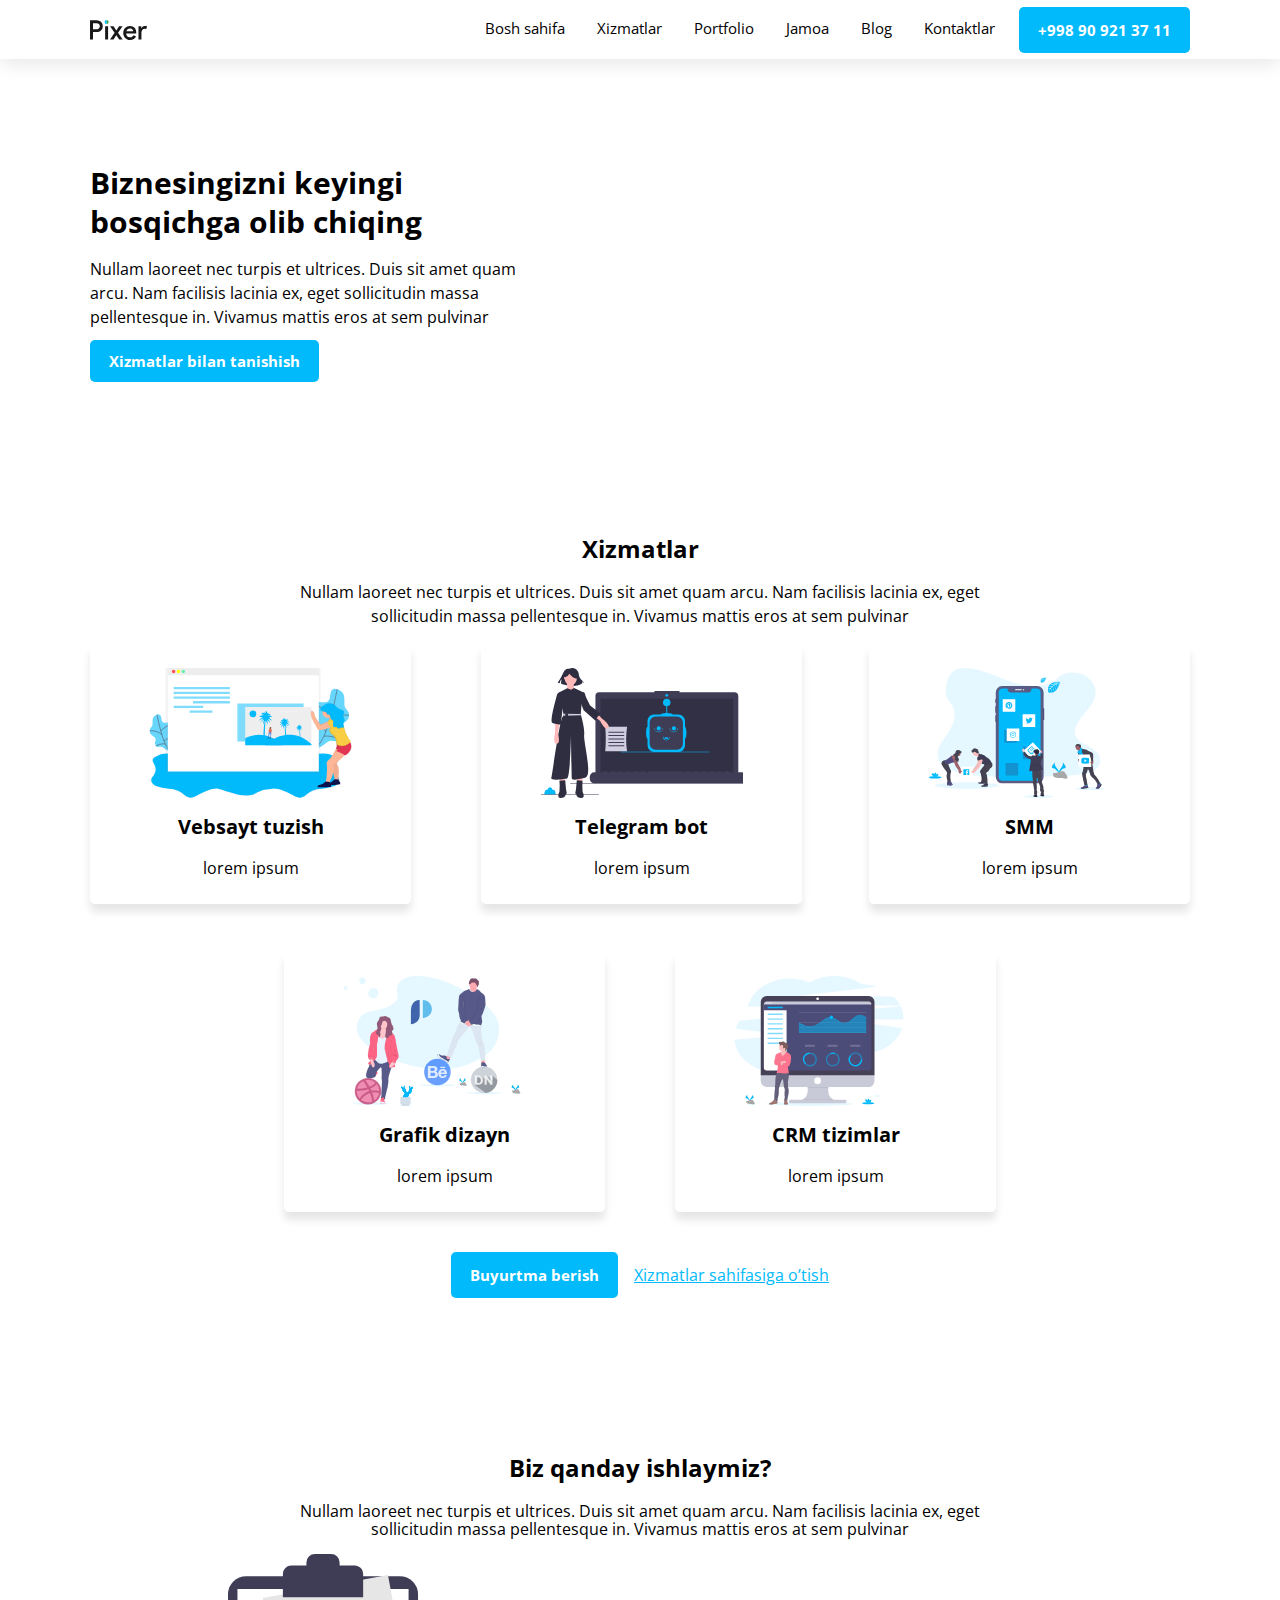
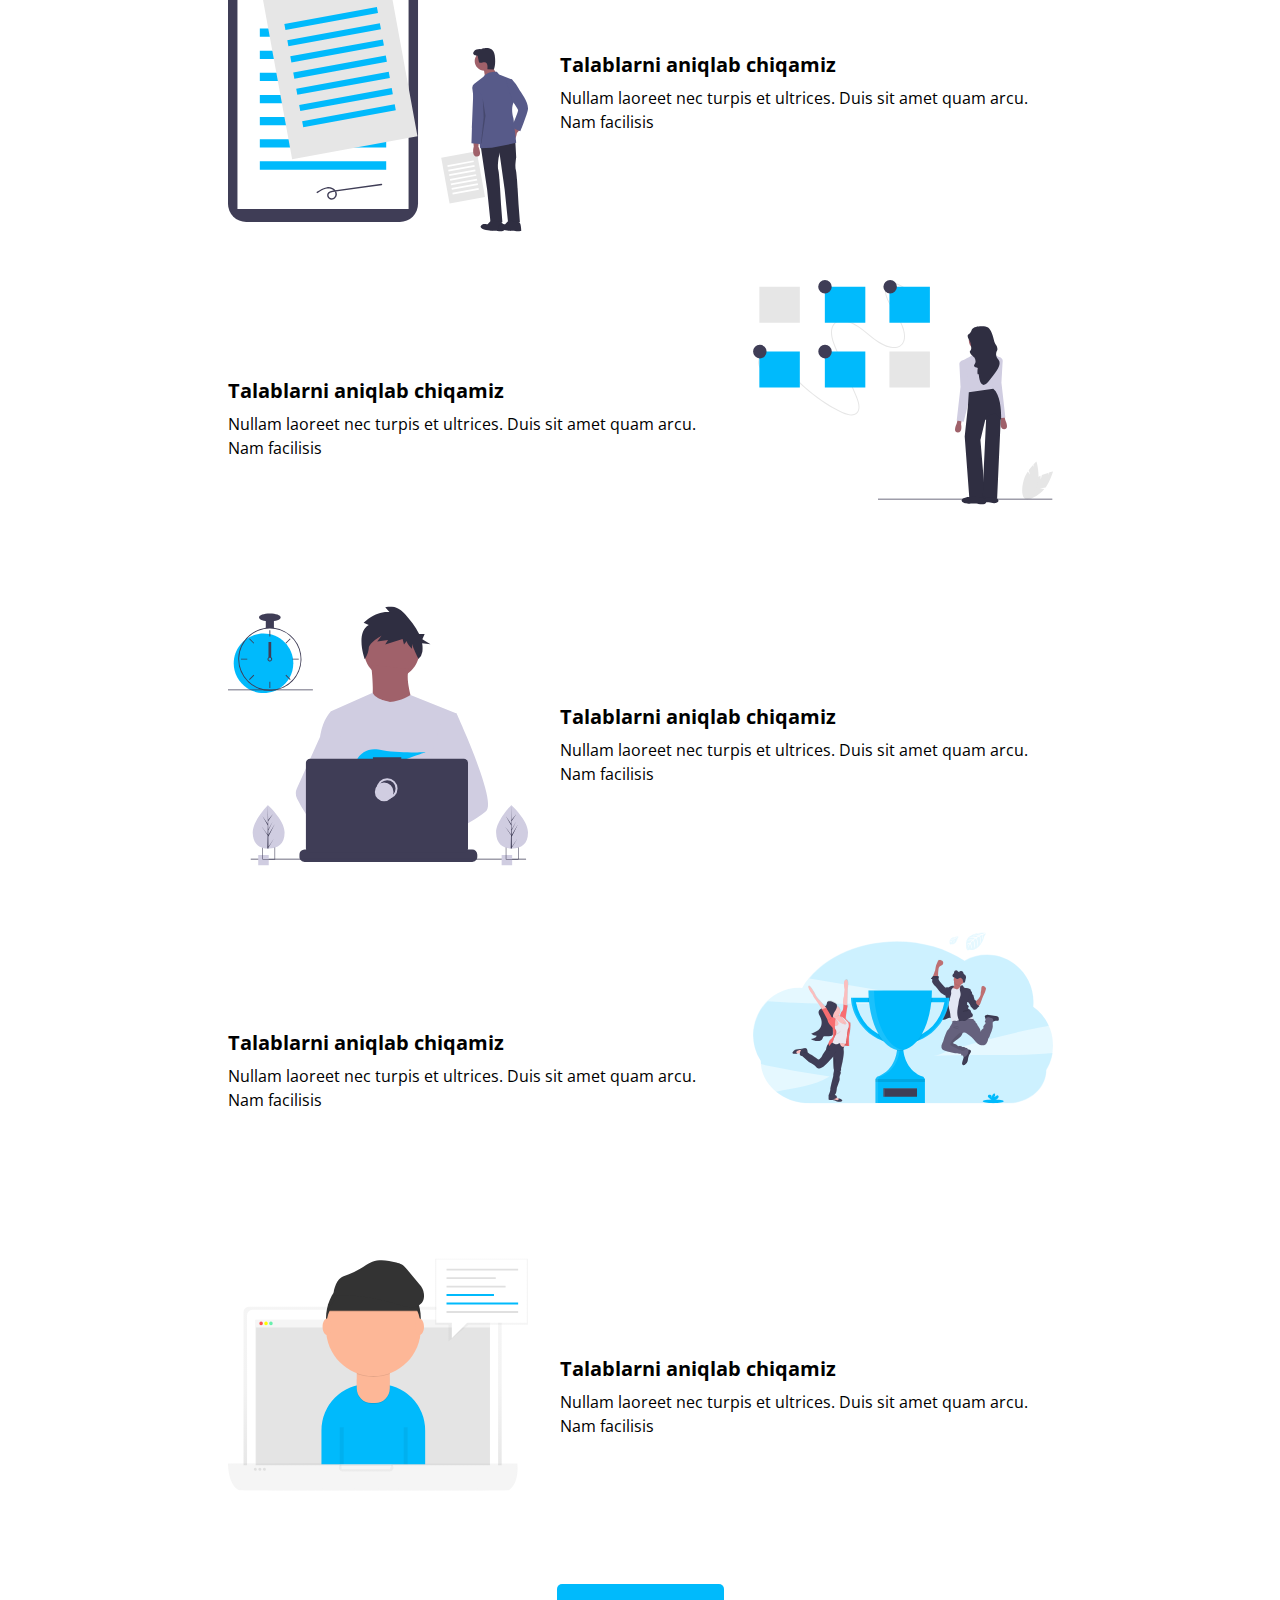
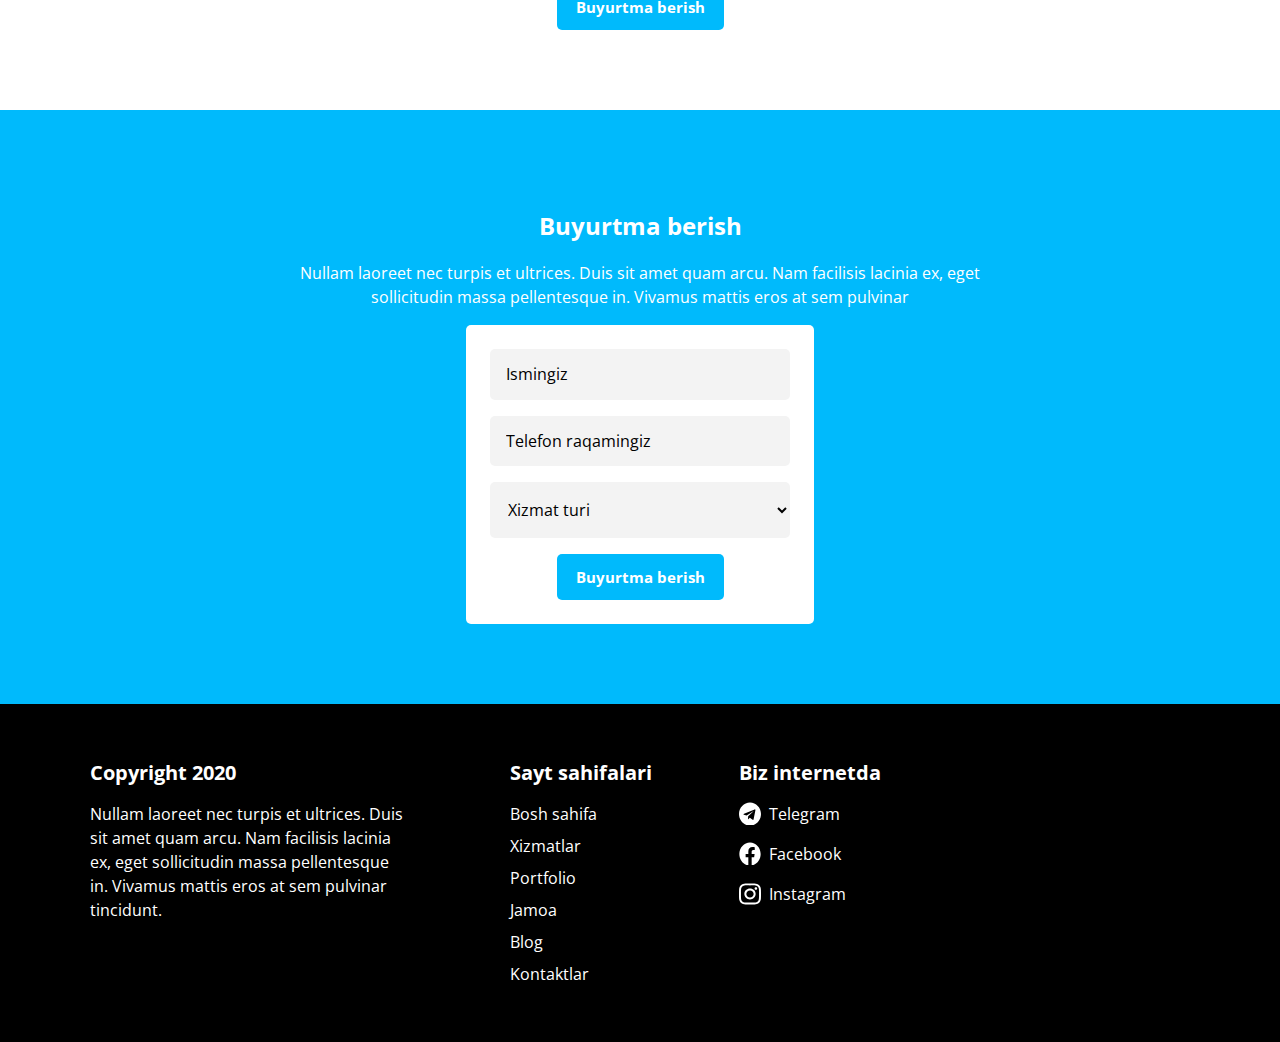
==== index.html @ 5ec57f97 "Initial commit" ====
<!DOCTYPE html>
<html lang="uz">

<head>
    <meta charset="UTF-8">
    <meta http-equiv="X-UA-Compatible" content="IE=edge">
    <meta name="viewport" content="width=device-width, initial-scale=1.0">
    <title>Pixer | Javohir Rustamov</title>

    <!-- <link rel="stylesheet" href="./css/normalize.css"> -->
    <link rel="stylesheet" href="./css/main.mini.css">
    <!-- <link rel="stylesheet" href="./css/main.css"> -->
</head>

<body>
    <!-- header start -->
    <header>
        <div class="container">
            <div class="site-header">
                <a class="site-logo" href="./index.html"><img class="site-logo-img" src="./images/header-logo.svg"
                        width="58" height="20" alt="pixer logo"></a>

                <div class="site-navbar">
                    <ul class="navbar-list">
                        <li class="navbar-list-item"><a class="navbar-link" href="./index.html">Bosh sahifa</a></li>
                        <li class="navbar-list-item"><a class="navbar-link" href="./services.html">Xizmatlar</a></li>
                        <li class="navbar-list-item"><a class="navbar-link" href="./portfolio.html">Portfolio</a></li>
                        <li class="navbar-list-item"><a class="navbar-link" href="./team.html">Jamoa</a></li>
                        <li class="navbar-list-item"><a class="navbar-link" href="./blog.html">Blog</a></li>
                        <li class="navbar-list-item"><a class="navbar-link" href="./contacts.html">Kontaktlar</a></li>
                    </ul>

                    <a class="section-buttons" href="tel:+998909213711">+998 90 921 37 11</a>
                </div>
            </div>
        </div>
    </header>
    <!-- header finish -->

    <!-- main start -->
    <main>
        <!-- hero section start -->
        <section>
            <div class="container">
                <div class="hero">
                    <div class="hero-info">
                        <h1 class="hero-theme">Biznesingizni keyingi bosqichga
                            olib chiqing</h1>
                        <div class="hero-text-box">
                            <p class="hero-text">
                                Nullam laoreet nec turpis et ultrices. Duis sit amet quam arcu. Nam facilisis lacinia
                                ex,
                                eget sollicitudin massa pellentesque in. Vivamus mattis eros at sem pulvinar
                            </p>
                        </div>

                        <a class="section-buttons hero-link" href="#" target="blank">Xizmatlar bilan tanishish</a>
                    </div>

                    <iframe class="hero-video" width="560" height="315"
                        src="https://www.youtube-nocookie.com/embed/6_pru8U2RmM" title="YouTube video player"
                        allow="accelerometer; autoplay; clipboard-write; encrypted-media; gyroscope; picture-in-picture"
                        allowfullscreen></iframe>

                </div>
            </div>
        </section>
        <!-- hero section finish -->

        <!-- services section start -->
        <section class="services">
            <div class="container">
                <div class="services-top">
                    <h2 class="services-top-theme">Xizmatlar</h2>
                    <p class="services-top-text">
                        Nullam laoreet nec turpis et ultrices. Duis sit amet quam arcu. Nam facilisis lacinia ex, eget
                        sollicitudin massa pellentesque in. Vivamus mattis eros at sem pulvinar
                    </p>
                </div>

                <ul class="services-list">
                    <li class="services-list-item"><a class="services-item-link" href="./create-web-site.html">
                            <div class="services-info">
                                <h3 class="services-item-theme">Vebsayt tuzish</h3>
                                <p class="services-item-text">lorem ipsum</p>
                            </div>

                        </a></li>

                    <li class="services-list-item"><a class="services-item-link telegram-bot"
                            href="./telegram-bot.html">
                            <div class="services-info">
                                <h3 class="services-item-theme">Telegram bot</h3>
                                <p class="services-item-text">lorem ipsum</p>
                            </div>
                        </a></li>
                    <li class="services-list-item"><a class="services-item-link smm-img" href="./smm.html">
                            <div class="services-info">
                                <h3 class="services-item-theme">SMM</h3>
                                <p class="services-item-text">lorem ipsum</p>
                            </div>
                        </a></li>
                    <li class="services-list-item"><a class="services-item-link grafic-design"
                            href="./grafic-design.html">
                            <div class="services-info">
                                <h3 class="services-item-theme">Grafik dizayn</h3>
                                <p class="services-item-text">lorem ipsum</p>
                            </div>
                        </a></li>
                    <li class="services-list-item"><a class="services-item-link crm-img" href="./crm.html">
                            <div class="services-info">
                                <h3 class="services-item-theme">CRM tizimlar</h3>
                                <p class="services-item-text">lorem ipsum</p>
                            </div>
                        </a></li>
                </ul>

                <div class="services-under-link">
                    <a class="hero-link section-buttons" href="#" target="blank">Buyurtma berish</a>
                    <a class="services-under-link-item" href="#" target="blank">Xizmatlar sahifasiga o’tish</a>
                </div>
            </div>
        </section>
        <!-- services section finish -->

        <!-- how we work section start -->
        <section>
            <div class="container">
                <div class="how-we-work-top">
                    <h2 class="how-we-work-theme">Biz qanday ishlaymiz?</h2>
                    <p class="how-we-work-text">
                        Nullam laoreet nec turpis et ultrices. Duis sit amet quam arcu. Nam facilisis lacinia ex, eget
                        sollicitudin massa pellentesque in. Vivamus mattis eros at sem pulvinar
                    </p>
                </div>

                <ol class="how-we-work-list">
                    <li class="how-we-work-list-item">
                        <div class="how-we-info">

                            <h3 class="how-we-info-theme">Talablarni aniqlab chiqamiz</h3>

                            <p class="how-we-info-text">
                                Nullam laoreet nec turpis et ultrices. Duis sit amet quam arcu. Nam facilisis
                            </p>


                        </div>
                    </li>
                    <li class="how-we-work-list-item how-we-two">
                        <div class="how-we-info ">

                            <h3 class="how-we-info-theme">Talablarni aniqlab chiqamiz</h3>

                            <p class="how-we-info-text">
                                Nullam laoreet nec turpis et ultrices. Duis sit amet quam arcu. Nam facilisis
                            </p>


                        </div>
                    </li>
                    <li class="how-we-work-list-item">
                        <div class="how-we-info">

                            <h3 class="how-we-info-theme">Talablarni aniqlab chiqamiz</h3>

                            <p class="how-we-info-text">
                                Nullam laoreet nec turpis et ultrices. Duis sit amet quam arcu. Nam facilisis
                            </p>


                        </div>
                    </li>
                    <li class="how-we-work-list-item">
                        <div class="how-we-info">

                            <h3 class="how-we-info-theme">Talablarni aniqlab chiqamiz</h3>

                            <p class="how-we-info-text">
                                Nullam laoreet nec turpis et ultrices. Duis sit amet quam arcu. Nam facilisis
                            </p>


                        </div>
                    </li>
                    <li class="how-we-work-list-item">
                        <div class="how-we-info">

                            <h3 class="how-we-info-theme">Talablarni aniqlab chiqamiz</h3>

                            <p class="how-we-info-text">
                                Nullam laoreet nec turpis et ultrices. Duis sit amet quam arcu. Nam facilisis
                            </p>


                        </div>
                    </li>
                </ol>

                <div class="how-we-button">
                    <a class="section-buttons hero-link" href="#">Buyurtma berish</a>
                </div>

            </div>
        </section>
        <!-- how we work section finish -->

        <!-- order section start -->
        <section class="order">
            <div class="container">
                <div class="order-top">
                    <h2 class="order-top-theme">Buyurtma berish</h2>
                    <p class="order-top-text">
                        Nullam laoreet nec turpis et ultrices. Duis sit amet quam arcu. Nam facilisis lacinia ex, eget
                        sollicitudin massa pellentesque in. Vivamus mattis eros at sem pulvinar
                    </p>
                </div>

                <form class="order-form" action="https://echo.htmlacademy.ru/courses" method="post" autocomplete="off">

                    <label>
                        <input class="site-order-item" type="text" placeholder="Ismingiz" aria-label="Ismingiz"
                            name="your name" required>
                    </label>
                    <label>
                        <input class="site-order-item" type="tel" placeholder="Telefon raqamingiz"
                            aria-label="Telefon raqamingiz" name="your number" required>
                    </label>

                    <select class="order-list" name="order-list">
                        <option value="xizmatturi" selected disabled>Xizmat turi</option>
                        <option value="Vebsayttuzish">Vebsayt tuzish</option>
                        <option value="Telegrambot">Telegram bot</option>
                        <option value="SMM">SMM</option>
                        <option value="Grafikdizayn">Grafik dizayn</option>
                        <option value="CRMtizimlar">CRM tizimlar</option>
                    </select>

                    <button class="section-buttons order-button hero-link" type="submit">Buyurtma berish</button>
                </form>
            </div>
        </section>
        <!-- order section finish -->

        <footer class="site-footer">
            <div class="container">
                <div class="footer-inner">
                    <div class="footer-inner-start">
                        <p class="footer-theme">Copyright 2020</p>
                        <p class="footer-text">
                            Nullam laoreet nec turpis et ultrices. Duis sit amet quam arcu. Nam facilisis lacinia ex,
                            eget
                            sollicitudin massa pellentesque in. Vivamus mattis eros at sem pulvinar tincidunt.
                        </p>
                    </div>
                        <div class="site-pages-box">
                            <p class="pages-item-theme">Sayt sahifalari</p>
                       
                    <ul class="site-pages-list">
                        <li class="site-pages-list-item"><a class="footer-links" href="./index.html">Bosh sahifa</a></li>
                        <li class="site-pages-list-item"><a class="footer-links" href="./services.html">Xizmatlar</a></li>
                        <li class="site-pages-list-item"><a class="footer-links" href="./portfolio.html">Portfolio</a></li>
                        <li class="site-pages-list-item"><a class="footer-links" href="./team.html">Jamoa</a></li>
                        <li class="site-pages-list-item"><a class="footer-links" href="./blog.html">Blog</a></li>
                        <li class="site-pages-list-item"><a class="footer-links" href="./contacts.html">Kontaktlar</a></li>
                    </ul>
                </div>
                    <div class="out-internet">
                        <p class="pages-item-theme">Biz internetda</p>
                    
                    <ul class="socials-list">
                        <li class="socials-list-item"><a class="socials-links telegram" href="#">Telegram</a></li>
                        <li class="socials-list-item"><a class="socials-links facebook" href="#">Facebook</a></li>
                        <li class="socials-list-item"><a class="socials-links instagram" href="#">Instagram</a></li>
                    </ul>
                </div>
                </div>
            </div>
        </footer>
    </main>
    <!-- main finish -->
</body>

</html>
---- css/main.mini.css ----
/*! normalize.css v8.0.1 | MIT License | github.com/necolas/normalize.css */html{line-height:1.15;-webkit-text-size-adjust:100%}body{margin:0}main{display:block}h1{font-size:2em;margin:.67em 0}hr{box-sizing:content-box;height:0;overflow:visible}pre{font-family:monospace,monospace;font-size:1em}a{background-color:transparent}abbr[title]{border-bottom:none;text-decoration:underline;text-decoration:underline dotted}b,strong{font-weight:bolder}code,kbd,samp{font-family:monospace,monospace;font-size:1em}small{font-size:80%}sub,sup{font-size:75%;line-height:0;position:relative;vertical-align:baseline}sub{bottom:-.25em}sup{top:-.5em}img{border-style:none}button,input,optgroup,select,textarea{font-family:inherit;font-size:100%;line-height:1.15;margin:0}button,input{overflow:visible}button,select{text-transform:none}[type=button],[type=reset],[type=submit],button{-webkit-appearance:button}[type=button]::-moz-focus-inner,[type=reset]::-moz-focus-inner,[type=submit]::-moz-focus-inner,button::-moz-focus-inner{border-style:none;padding:0}[type=button]:-moz-focusring,[type=reset]:-moz-focusring,[type=submit]:-moz-focusring,button:-moz-focusring{outline:1px dotted ButtonText}fieldset{padding:.35em .75em .625em}legend{box-sizing:border-box;color:inherit;display:table;max-width:100%;padding:0;white-space:normal}progress{vertical-align:baseline}textarea{overflow:auto}[type=checkbox],[type=radio]{box-sizing:border-box;padding:0}[type=number]::-webkit-inner-spin-button,[type=number]::-webkit-outer-spin-button{height:auto}[type=search]{-webkit-appearance:textfield;outline-offset:-2px}[type=search]::-webkit-search-decoration{-webkit-appearance:none}::-webkit-file-upload-button{-webkit-appearance:button;font:inherit}details{display:block}summary{display:list-item}template{display:none}[hidden]{display:none}:root{--fontregular:400;--font700:700;--colorblack:#000;--colorblue:#00BAFC;--colorwhite:#fff}@font-face{font-family:"Open Sans";font-style:normal;font-weight:400;src:url("../fonts/open-sans-v29-latin_cyrillic-regular.woff2") format("woff2"),url("../fonts/open-sans-v29-latin_cyrillic-regular.woff") format("woff")}@font-face{font-family:"Open Sans";font-style:normal;font-weight:700;src:url("../fonts/open-sans-v29-latin_cyrillic-700.woff2") format("woff2"),url("../fonts/open-sans-v29-latin_cyrillic-700.woff") format("woff")}*{-webkit-box-sizing:border-box;box-sizing:border-box}body{margin:0;padding:0;font-family:"Open Sans",Arial,sans-serif}.container{max-width:1140px;margin-right:auto;margin-left:auto;padding-right:20px;padding-left:20px}header{background:var(--colorwhite);-webkit-box-shadow:0 4px 20px #0000001a;box-shadow:0 4px 20px #0000001a}.site-header{display:-webkit-box;display:-ms-flexbox;display:flex;-webkit-box-align:center;-ms-flex-align:center;align-items:center}.site-logo:hover{opacity:.8}.site-logo:active{opacity:.4}.site-logo-img{display:block}.site-navbar{margin-left:auto;display:-webkit-box;display:-ms-flexbox;display:flex;-webkit-box-align:center;-ms-flex-align:center;align-items:center}.navbar-list{margin:0 8px 0 0;padding:0;display:-webkit-box;display:-ms-flexbox;display:flex}.navbar-list-item{padding:16px;list-style:none;border-bottom:3px solid transparent}.navbar-link{font-weight:var(--fontregular);font-size:15px;line-height:24px;color:var(--colorblack);text-decoration:none}.navbar-list-item:hover{border-bottom:3px solid #191919}.navbar-list-item:active{color:var(--colorwhite);border-bottom:3px solid transparent;background:#191919b3}.navbar-list-item:active .navbar-link{color:var(--colorwhite)}.section-buttons{padding:8px 16px;font-weight:var(--font700);font-size:15px;line-height:24px;color:var(--colorwhite);border-radius:5px;text-decoration:none;background-color:var(--colorblue);border:3px solid transparent}.section-buttons:hover{color:var(--colorblue);border:3px solid var(--colorblue);border-radius:5px;background-color:var(--colorwhite)}.section-buttons:active{color:var(--colorwhite);background:#00bafc99;border:3px solid transparent}/*! hero section styles */section{padding-top:80px;padding-bottom:80px}.hero{display:-webkit-box;display:-ms-flexbox;display:flex;-webkit-box-pack:justify;-ms-flex-pack:justify;justify-content:space-between;-webkit-box-align:center;-ms-flex-align:center;align-items:center}.hero-info{width:470px}.hero-theme{margin:0;margin-bottom:16px;font-weight:var(--font700);font-size:30px;line-height:130%;color:var(--colorblack)}.hero-text-box{margin-bottom:20px;width:465px}.hero-text{margin:0;font-weight:var(--fontregular);font-size:16px;line-height:24px;color:var(--colorblack)}.hero-link:hover{border:3px solid transparent;color:var(--colorwhite);background:#00bafccc}.hero-link:active{background:#00bafc99}.hero-video{width:458px;height:258px;border:none}/*! hero section styles finish *//*! services stules start */.services{padding-top:56px;padding-bottom:56px}.services-top{margin-right:auto;margin-left:auto;margin-bottom:16px;width:719px;text-align:center}.services-top-theme{margin:0;margin-bottom:16px;font-weight:var(--font700);font-size:24px;line-height:130%;text-align:center;color:var(--colorblack)}.services-top-text{margin:0;font-weight:var(--fontregular);font-size:16px;line-height:24px;text-align:center;color:var(--colorblack)}.services-list{margin:0;margin-bottom:40px;padding:0;display:-webkit-box;display:-ms-flexbox;display:flex;-webkit-box-pack:center;-ms-flex-pack:center;justify-content:center;-webkit-box-align:center;-ms-flex-align:center;align-items:center;-ms-flex-wrap:wrap;flex-wrap:wrap}.services-list-item{margin-right:70px;margin-bottom:48px;padding:24px 59px;list-style:none;background:var(--colorwhite);-webkit-box-shadow:0 8px 8px #0000001a;box-shadow:0 8px 8px #0000001a;border-radius:5px}.services-list-item:hover{-webkit-box-shadow:0 12px 21px #0000001a;box-shadow:0 12px 21px #0000001a}.services-list-item:active{-webkit-box-shadow:0 4px 4px #00000033;box-shadow:0 4px 4px #00000033}.services-list-item:nth-child(2){margin-right:67px}.services-list-item:nth-child(3){margin-right:0}.services-list-item:nth-child(5){margin-right:0}.services-list-item:nth-child(4){margin-bottom:0}.services-list-item:nth-child(5){margin-bottom:0}.services-info{text-align:center}.services-item-theme{margin:0;margin-bottom:16px;font-weight:var(--font700);font-size:20px;line-height:130%;text-align:center;color:var(--colorblack)}.services-item-text{margin:0;font-weight:var(--fontregular);font-size:16px;line-height:24px;text-align:center;color:var(--colorblack)}.services-item-link{text-decoration:none}.services-item-link::before{margin-bottom:16px;display:block;content:"";background-image:url(../images/vebsayt-tuzish.svg);background-repeat:no-repeat;width:203px;height:130px}.telegram-bot::before{background-image:url(../images/telegram-bot.svg)}.smm-img::before{background-image:url(../images/smm.svg)}.grafic-design::before{background-image:url(../images/grafic-design.svg)}.crm-img::before{background-image:url(../images/crm.svg)}.services-under-link{display:-webkit-box;display:-ms-flexbox;display:flex;-webkit-box-align:center;-ms-flex-align:center;align-items:center;-webkit-box-pack:center;-ms-flex-pack:center;justify-content:center}.services-under-link-item{margin-left:16px;font-weight:var(--fontregular);font-size:16px;line-height:24px;text-align:center;-webkit-text-decoration-line:underline;text-decoration-line:underline;color:var(--colorblue)}/*! services stules finish *//*! how we work styles start */.how-we-work-top{margin-bottom:16px;margin-right:auto;margin-left:auto;text-align:center;width:719px}.how-we-work-list{margin:0;padding:0}.how-we-work-list-item{display:-webkit-box;display:-ms-flexbox;display:flex;-webkit-box-pack:center;-ms-flex-pack:center;justify-content:center;-webkit-box-align:center;-ms-flex-align:center;align-items:center;margin-bottom:48px;list-style:none}.how-we-work-list-item::before{margin-right:32px;display:-webkit-box;display:-ms-flexbox;display:flex;content:"";background-image:url(../images/how-we-work1.svg);background-repeat:no-repeat;width:300px;height:278px}.how-we-work-list-item:nth-child(2)::before{margin-right:0;margin-left:32px;content:"";background-image:url(../images/how-we-work2.svg)}.how-we-work-list-item:nth-child(2){display:-webkit-box;display:-ms-flexbox;display:flex;-webkit-box-orient:horizontal;-webkit-box-direction:reverse;-ms-flex-direction:row-reverse;flex-direction:row-reverse}.how-we-work-list-item:nth-child(3)::before{content:"";background-image:url(../images/how-we-work3.svg)}.how-we-work-list-item:nth-child(4)::before{margin-right:0;margin-left:32px;content:"";background-image:url(../images/how-we-work4.svg)}.how-we-work-list-item:nth-child(4){display:-webkit-box;display:-ms-flexbox;display:flex;-webkit-box-orient:horizontal;-webkit-box-direction:reverse;-ms-flex-direction:row-reverse;flex-direction:row-reverse}.how-we-work-list-item:nth-child(5)::before{content:"";background-image:url(../images/how-we-work5.svg)}.how-we-info{width:493px}.how-we-info-theme{margin:0;margin-bottom:8px;font-weight:var(--font700);font-size:20px;line-height:130%;color:var(--colorblack)}.how-we-info-text{margin:0;font-weight:var(--fontregular);font-size:16px;line-height:24px;color:var(--colorblack)}.how-we-button{display:-webkit-box;display:-ms-flexbox;display:flex;-webkit-box-pack:center;-ms-flex-pack:center;justify-content:center}/*! how we work styles finish */.order-top{margin-right:auto;margin-left:auto;margin-bottom:16px;width:719px;text-align:center}/*! order style start */.order{background-color:var(--colorblue)}.order-top-theme{font-weight:var(--font700);font-size:24px;line-height:130%;text-align:center;color:var(--colorwhite)}.order-top-text{font-weight:var(--fontregular);font-size:16px;line-height:150%;text-align:center;color:var(--colorwhite)}.order-form{width:348px;margin-right:auto;margin-left:auto;padding:24px;background-color:var(--colorwhite);border-radius:5px}.site-order-item{margin-bottom:16px;padding:16px;display:block;width:100%;background:#f3f3f3;border-radius:5px;border:none}.site-order-item::-webkit-input-placeholder{font-weight:var(--fontregular);font-size:16px;line-height:150%;color:var(--colorblack)}.site-order-item::-moz-placeholder{font-weight:var(--fontregular);font-size:16px;line-height:150%;color:var(--colorblack)}.site-order-item:-ms-input-placeholder{font-weight:var(--fontregular);font-size:16px;line-height:150%;color:var(--colorblack)}.site-order-item::-ms-input-placeholder{font-weight:var(--fontregular);font-size:16px;line-height:150%;color:var(--colorblack)}.site-order-item::placeholder{font-weight:var(--fontregular);font-size:16px;line-height:150%;color:var(--colorblack)}.order-list{margin-bottom:16px;padding-top:16px;padding-bottom:16px;padding-left:14px;width:100%;background:#f3f3f3;border-radius:5px;border:none}.order-list>option{font-weight:var(--fontregular);font-size:16px;line-height:150%;color:var(--colorblack)}.order-button{display:-webkit-box;display:-ms-flexbox;display:flex;margin-right:auto;margin-left:auto}/*! order style finish */footer{padding-top:56px;padding-bottom:56px;background-color:var(--colorblack)}.footer-inner{display:-webkit-box;display:-ms-flexbox;display:flex}.footer-inner-start{margin-right:100px;width:320px}.footer-theme{margin:0;margin-bottom:16px;font-weight:var(--font700);font-size:20px;line-height:130%;color:var(--colorwhite)}.footer-text{margin:0;font-weight:var(--fontregular);font-size:16px;line-height:150%;color:var(--colorwhite)}.pages-item-theme{margin:0;font-weight:var(--font700);font-size:20px;line-height:130%;color:var(--colorwhite)}.site-pages-box{margin-right:87px}.site-pages-list{margin:0;padding:0}.site-pages-list-item{margin-bottom:8px;list-style:none}.site-pages-list-item:nth-child(6){margin-bottom:0}.footer-links{text-decoration:none;font-weight:var(--fontregular);font-size:16px;line-height:24px;color:var(--colorwhite)}.footer-links:hover{color:var(--colorblue)}.footer-links:active{opacity:.6;color:var(--colorblue)}.pages-item-theme{margin:0;margin-bottom:16px}.socials-list{margin:0;padding:0}.socials-list-item{margin:0;margin-bottom:8px;list-style:none}.socials-links{display:-webkit-box;display:-ms-flexbox;display:flex;font-weight:var(--fontregular);font-size:16px;line-height:24px;color:var(--colorwhite);text-decoration:none}.telegram::before{margin-right:8px;margin-bottom:9px;display:inline-block;content:"";background-image:url(../images/telegram.svg);width:22px;height:23px}.facebook::before{margin-right:8px;margin-bottom:9px;display:inline-block;content:"";background-image:url(../images/facebook.svg);width:22px;height:23px}.instagram::before{margin-right:8px;margin-bottom:9px;display:inline-block;content:"";background-image:url(../images/instagram.svg);width:22px;height:23px}.socials-links:hover{color:var(--colorblue)}.socials-links:active{opacity:.6;color:var(--colorblue)}
---- css/main.css ----
/*
* Prefixed by https://autoprefixer.github.io
* PostCSS: v8.4.12,
* Autoprefixer: v10.4.4
* Browsers: last 4 version
*/

:root {
    --fontregular: 400;
    --font700: 700;
    --colorblack: #000;
    --colorblue: #00BAFC;
    --colorwhite: #fff;
}

/* open-sans-regular - latin_cyrillic */
@font-face {
    font-family: "Open Sans";
    font-style: normal;
    font-weight: 400;
    src: url("../fonts/open-sans-v29-latin_cyrillic-regular.woff2") format("woff2"),
        url("../fonts/open-sans-v29-latin_cyrillic-regular.woff") format("woff");
}

/* open-sans-700 - latin_cyrillic */
@font-face {
    font-family: "Open Sans";
    font-style: normal;
    font-weight: 700;
    src: url("../fonts/open-sans-v29-latin_cyrillic-700.woff2") format("woff2"),
        url("../fonts/open-sans-v29-latin_cyrillic-700.woff") format("woff");
}

* {
    -webkit-box-sizing: border-box;
            box-sizing: border-box;
}

body {
    margin: 0;
    padding: 0;
    font-family: "Open Sans", "Arial", sans-serif;
}

.container {
    max-width: 1140px;
    margin-right: auto;
    margin-left: auto;
    padding-right: 20px;
    padding-left: 20px;
}

header {
    background: var(--colorwhite);
    -webkit-box-shadow: 0px 4px 20px #0000001a;
            box-shadow: 0px 4px 20px #0000001a;
}

.site-header {
    display: -webkit-box;
    display: -ms-flexbox;
    display: flex;
    -webkit-box-align: center;
        -ms-flex-align: center;
            align-items: center;
}

.site-logo:hover {
    opacity: 0.8;
}

.site-logo:active {
    opacity: 0.4;
}

.site-logo-img {
    display: block;
}

.site-navbar {
    margin-left: auto;
    display: -webkit-box;
    display: -ms-flexbox;
    display: flex;
    -webkit-box-align: center;
        -ms-flex-align: center;
            align-items: center;
}

.navbar-list {
    margin: 0 8px 0 0;
    padding: 0;
    display: -webkit-box;
    display: -ms-flexbox;
    display: flex;
}

.navbar-list-item {
    padding: 16px;
    list-style: none;
    border-bottom: 3px solid transparent;
}

.navbar-link {
    font-weight: var(--fontregular);
    font-size: 15px;
    line-height: 24px;
    color: var(--colorblack);
    text-decoration: none;
  
}

.navbar-list-item:hover {
    border-bottom: 3px solid #191919;
}

.navbar-list-item:active {
    color: var(--colorwhite);
    border-bottom: 3px solid transparent;
    background: #191919b3;
}
.navbar-list-item:active .navbar-link {
 color: var(--colorwhite);
}

.section-buttons {
    padding: 8px 16px;
    font-weight: var(--font700);
    font-size: 15px;
    line-height: 24px;
    color: var(--colorwhite);
    border-radius: 5px;
    text-decoration: none;
    background-color: var(--colorblue);
    border: 3px solid transparent;
}

.section-buttons:hover {
    color: var(--colorblue);
    border: 3px solid var(--colorblue);
    border-radius: 5px;
    background-color: var(--colorwhite);
    
}

.section-buttons:active {
    color: var(--colorwhite);
    background: #00bafc99;
    border: 3px solid transparent;
}

/*! hero section styles */
section {
    padding-top: 80px;
    padding-bottom: 80px;
}

.hero {
    display: -webkit-box;
    display: -ms-flexbox;
    display: flex;
    -webkit-box-pack: justify;
        -ms-flex-pack: justify;
            justify-content: space-between;
    -webkit-box-align: center;
        -ms-flex-align: center;
            align-items: center;
}

.hero-info {
    width: 470px;
}

.hero-theme {
    margin: 0;
    margin-bottom: 16px;
    font-weight: var(--font700);
    font-size: 30px;
    line-height: 130%;
    color: var(--colorblack);
}

.hero-text-box {
    margin-bottom: 20px;
    width: 465px;
}

.hero-text {
    margin: 0;
   
    font-weight: var(--fontregular);
    font-size: 16px;
    line-height: 24px;
    color: var(--colorblack);
}

.hero-link:hover {
    border: 3px solid transparent;
    color: var(--colorwhite);
    background: #00bafccc;
}
.hero-link:active{
    background: #00bafc99;
}

.hero-video {
    width: 458px;
    height: 258px;
    border: none;
}

/*! hero section styles finish */

/*! services stules start */
.services {
    padding-top: 56px;
    padding-bottom: 56px;
}

.services-top {
    margin-right: auto;
    margin-left: auto;
    margin-bottom: 16px;
    width: 719px;
    text-align: center;
}

.services-top-theme {
    margin: 0;
    margin-bottom: 16px;
    font-weight: var(--font700);
    font-size: 24px;
    line-height: 130%;
    text-align: center;
    color: var(--colorblack);
}

.services-top-text {
    margin: 0;
    font-weight: var(--fontregular);
    font-size: 16px;
    line-height: 24px;
    text-align: center;
    color: var(--colorblack);
}

.services-list {
    margin: 0;
    margin-bottom: 40px;
    padding: 0;
    display: -webkit-box;
    display: -ms-flexbox;
    display: flex;
    -webkit-box-pack: center;
        -ms-flex-pack: center;
            justify-content: center;
    -webkit-box-align: center;
        -ms-flex-align: center;
            align-items: center;
    -ms-flex-wrap: wrap;
        flex-wrap: wrap;

}

.services-list-item {
    margin-right: 70px;
    margin-bottom: 48px;
    padding: 24px 59px;
    list-style: none;
    background: var(--colorwhite);
    -webkit-box-shadow: 0px 8px 8px #0000001a;
            box-shadow: 0px 8px 8px #0000001a;
    border-radius: 5px;
}
.services-list-item:hover{
    -webkit-box-shadow: 0px 12px 21px #0000001a;
            box-shadow: 0px 12px 21px #0000001a;
}
.services-list-item:active{
    -webkit-box-shadow: 0px 4px 4px #00000033;
            box-shadow: 0px 4px 4px #00000033;
}

.services-list-item:nth-child(2) {
    margin-right: 67px;
}

.services-list-item:nth-child(3) {
    margin-right: 0;
}

.services-list-item:nth-child(5) {
    margin-right: 0;
}

.services-list-item:nth-child(4) {
    margin-bottom: 0;
}

.services-list-item:nth-child(5) {
    margin-bottom: 0;
}

.services-info {
    text-align: center;
}

.services-item-theme {
    margin: 0;
    margin-bottom: 16px;
    font-weight: var(--font700);
    font-size: 20px;
    line-height: 130%;
    text-align: center;
    color: var(--colorblack);
}

.services-item-text {
    margin: 0;
    font-weight: var(--fontregular);
    font-size: 16px;
    line-height: 24px;
    text-align: center;
    color: var(--colorblack);
}

.services-item-link {
    text-decoration: none;
}

.services-item-link::before {
    margin-bottom: 16px;
    display: block;
    content: "";
    background-image: url(../images/vebsayt-tuzish.svg);
    background-repeat: no-repeat;
    width: 203px;
    height: 130px;
}

.telegram-bot::before {
    background-image: url(../images/telegram-bot.svg);
}

.smm-img::before {
    background-image: url(../images/smm.svg);
}

.grafic-design::before {
    background-image: url(../images/grafic-design.svg);
}

.crm-img::before {
    background-image: url(../images/crm.svg);
}

.services-under-link {
    display: -webkit-box;
    display: -ms-flexbox;
    display: flex;
    -webkit-box-align: center;
        -ms-flex-align: center;
            align-items: center;
    -webkit-box-pack: center;
        -ms-flex-pack: center;
            justify-content: center;
}

.services-under-link-item {
    margin-left: 16px;
    font-weight: var(--fontregular);
    font-size: 16px;
    line-height: 24px;
    text-align: center;
    -webkit-text-decoration-line: underline;
            text-decoration-line: underline;
    color: var(--colorblue);
}

/*! services stules finish */

/*! how we work styles start */
.how-we-work-top {
    margin-bottom: 16px;
    margin-right: auto;
    margin-left: auto;
    text-align: center;
    width: 719px;

}

.how-we-work-list {
    margin: 0;
    padding: 0;
}

.how-we-work-list-item {
    display: -webkit-box;
    display: -ms-flexbox;
    display: flex;
    -webkit-box-pack: center;
        -ms-flex-pack: center;
            justify-content: center;
    -webkit-box-align: center;
        -ms-flex-align: center;
            align-items: center;
    margin-bottom: 48px;
    list-style: none;
}

.how-we-work-list-item::before {
    margin-right: 32px;
    display: -webkit-box;
    display: -ms-flexbox;
    display: flex;
    content: "";
    background-image: url(../images/how-we-work1.svg);
    background-repeat: no-repeat;
    width: 300px;
    height: 278px;
}

.how-we-work-list-item:nth-child(2)::before {
    margin-right: 0;
    margin-left: 32px;
    content: "";
    background-image: url(../images/how-we-work2.svg);
}

.how-we-work-list-item:nth-child(2) {
    display: -webkit-box;
    display: -ms-flexbox;
    display: flex;
    -webkit-box-orient: horizontal;
    -webkit-box-direction: reverse;
        -ms-flex-direction: row-reverse;
            flex-direction: row-reverse;
}

.how-we-work-list-item:nth-child(3)::before {
    content: "";
    background-image: url(../images/how-we-work3.svg);
}

.how-we-work-list-item:nth-child(4)::before {
    margin-right: 0;
    margin-left: 32px;
    content: "";
    background-image: url(../images/how-we-work4.svg);
}

.how-we-work-list-item:nth-child(4) {
    display: -webkit-box;
    display: -ms-flexbox;
    display: flex;
    -webkit-box-orient: horizontal;
    -webkit-box-direction: reverse;
        -ms-flex-direction: row-reverse;
            flex-direction: row-reverse;
}

.how-we-work-list-item:nth-child(5)::before {
    content: "";
    background-image: url(../images/how-we-work5.svg);
}

.how-we-info {
    width: 493px;
}




.how-we-info-theme {
    margin: 0;
    margin-bottom: 8px;
    font-weight: var(--font700);
    font-size: 20px;
    line-height: 130%;
    color: var(--colorblack);
}

.how-we-info-text {
    margin: 0;
    font-weight: var(--fontregular);
    font-size: 16px;
    line-height: 24px;
    color: var(--colorblack);
}


.how-we-button {
    display: -webkit-box;
    display: -ms-flexbox;
    display: flex;
    -webkit-box-pack: center;
        -ms-flex-pack: center;
            justify-content: center;
}

/*! how we work styles finish */
.order-top {
    margin-right: auto;
    margin-left: auto;
    margin-bottom: 16px;
    width: 719px;
    text-align: center;
}

/*! order style start */
.order {
    background-color: var(--colorblue);
}

.order-top-theme {
    font-weight: var(--font700);
    font-size: 24px;
    line-height: 130%;
    text-align: center;
    color: var(--colorwhite);
}

.order-top-text {
    font-weight: var(--fontregular);
    font-size: 16px;
    line-height: 150%;
    text-align: center;
    color: var(--colorwhite);
}

.order-form {
    width: 348px;
    margin-right: auto;
    margin-left: auto;
    padding: 24px;
    background-color: var(--colorwhite);
    border-radius: 5px;
}

.site-order-item {
    margin-bottom: 16px;
    padding: 16px;
    display: block;
    width: 100%;
    background: #F3F3F3;
    border-radius: 5px;
    border: none;
}

.site-order-item::-webkit-input-placeholder {
    font-weight: var(--fontregular);
    font-size: 16px;
    line-height: 150%;
    color: var(--colorblack);
}

.site-order-item::-moz-placeholder {
    font-weight: var(--fontregular);
    font-size: 16px;
    line-height: 150%;
    color: var(--colorblack);
}

.site-order-item:-ms-input-placeholder {
    font-weight: var(--fontregular);
    font-size: 16px;
    line-height: 150%;
    color: var(--colorblack);
}

.site-order-item::-ms-input-placeholder {
    font-weight: var(--fontregular);
    font-size: 16px;
    line-height: 150%;
    color: var(--colorblack);
}

.site-order-item::placeholder {
    font-weight: var(--fontregular);
    font-size: 16px;
    line-height: 150%;
    color: var(--colorblack);
}

.order-list {
    margin-bottom: 16px;
    padding-top: 16px;
    padding-bottom: 16px;
    padding-left: 14px;
    width: 100%;
    background: #F3F3F3;
    border-radius: 5px;
    border: none;
}

.order-list>option {
    font-weight: var(--fontregular);
    font-size: 16px;
    line-height: 150%;
    color: var(--colorblack);
}

.order-button {
    display: -webkit-box;
    display: -ms-flexbox;
    display: flex;
    margin-right: auto;
    margin-left: auto;
}

/*! order style finish */

/* footer start */
footer {
    padding-top: 56px;
    padding-bottom: 56px;
    background-color: var(--colorblack);
}
.footer-inner{
    display: -webkit-box;
    display: -ms-flexbox;
    display: flex;
}
.footer-inner-start {
    margin-right: 100px;
    width: 320px;
}

.footer-theme {
    margin: 0;
    margin-bottom: 16px;
    font-weight: var(--font700);
    font-size: 20px;
    line-height: 130%;
    color: var(--colorwhite);
}

.footer-text {
    margin: 0;
    font-weight: var(--fontregular);
    font-size: 16px;
    line-height: 150%;
    color: var(--colorwhite);
}

.pages-item-theme {
    margin: 0;
    font-weight: var(--font700);
    font-size: 20px;
    line-height: 130%;
    color: var(--colorwhite);
}

.site-pages-box{
    margin-right: 87px;
}
.site-pages-list {
    margin: 0;
    padding: 0;
}

.site-pages-list-item {
    margin-bottom: 8px;
    list-style: none;
}

.site-pages-list-item:nth-child(6) {
    margin-bottom: 0;
}

.footer-links {
    text-decoration: none;
    font-weight: var(--fontregular);
    font-size: 16px;
    line-height: 24px;
    color: var(--colorwhite);
}
.footer-links:hover{
    color: var(--colorblue);
}
.footer-links:active{
    opacity: 0.6;
    color: var(--colorblue);
}
.pages-item-theme{
    margin: 0;
    margin-bottom: 16px;
}

.socials-list {
    margin: 0;
    padding: 0;
}

.socials-list-item {
    margin: 0;
    margin-bottom: 8px;
    list-style: none;
}

.socials-links {
    display: -webkit-box;
    display: -ms-flexbox;
    display: flex;
    font-weight: var(--fontregular);
    font-size: 16px;
    line-height: 24px;
    color: var(--colorwhite);
    text-decoration: none;
}

.telegram::before{
    margin-right: 8px;
    margin-bottom: 9px;
    display: inline-block;
    content: "";
    background-image: url(../images/telegram.svg);
    width: 22px;
    height: 23px;
}
.facebook::before{
    margin-right: 8px;
    margin-bottom: 9px;
    display: inline-block;
    content: "";
    background-image: url(../images/facebook.svg);
    width: 22px;
    height: 23px;
}
.instagram::before{
    margin-right: 8px;
    margin-bottom: 9px;
    display: inline-block;
    content: "";
    background-image: url(../images/instagram.svg);
    width: 22px;
    height: 23px;
}
.socials-links:hover{
    color: var(--colorblue);
}
.socials-links:active{
    opacity: 0.6;
    color: var(--colorblue);
}
/* footer finish */
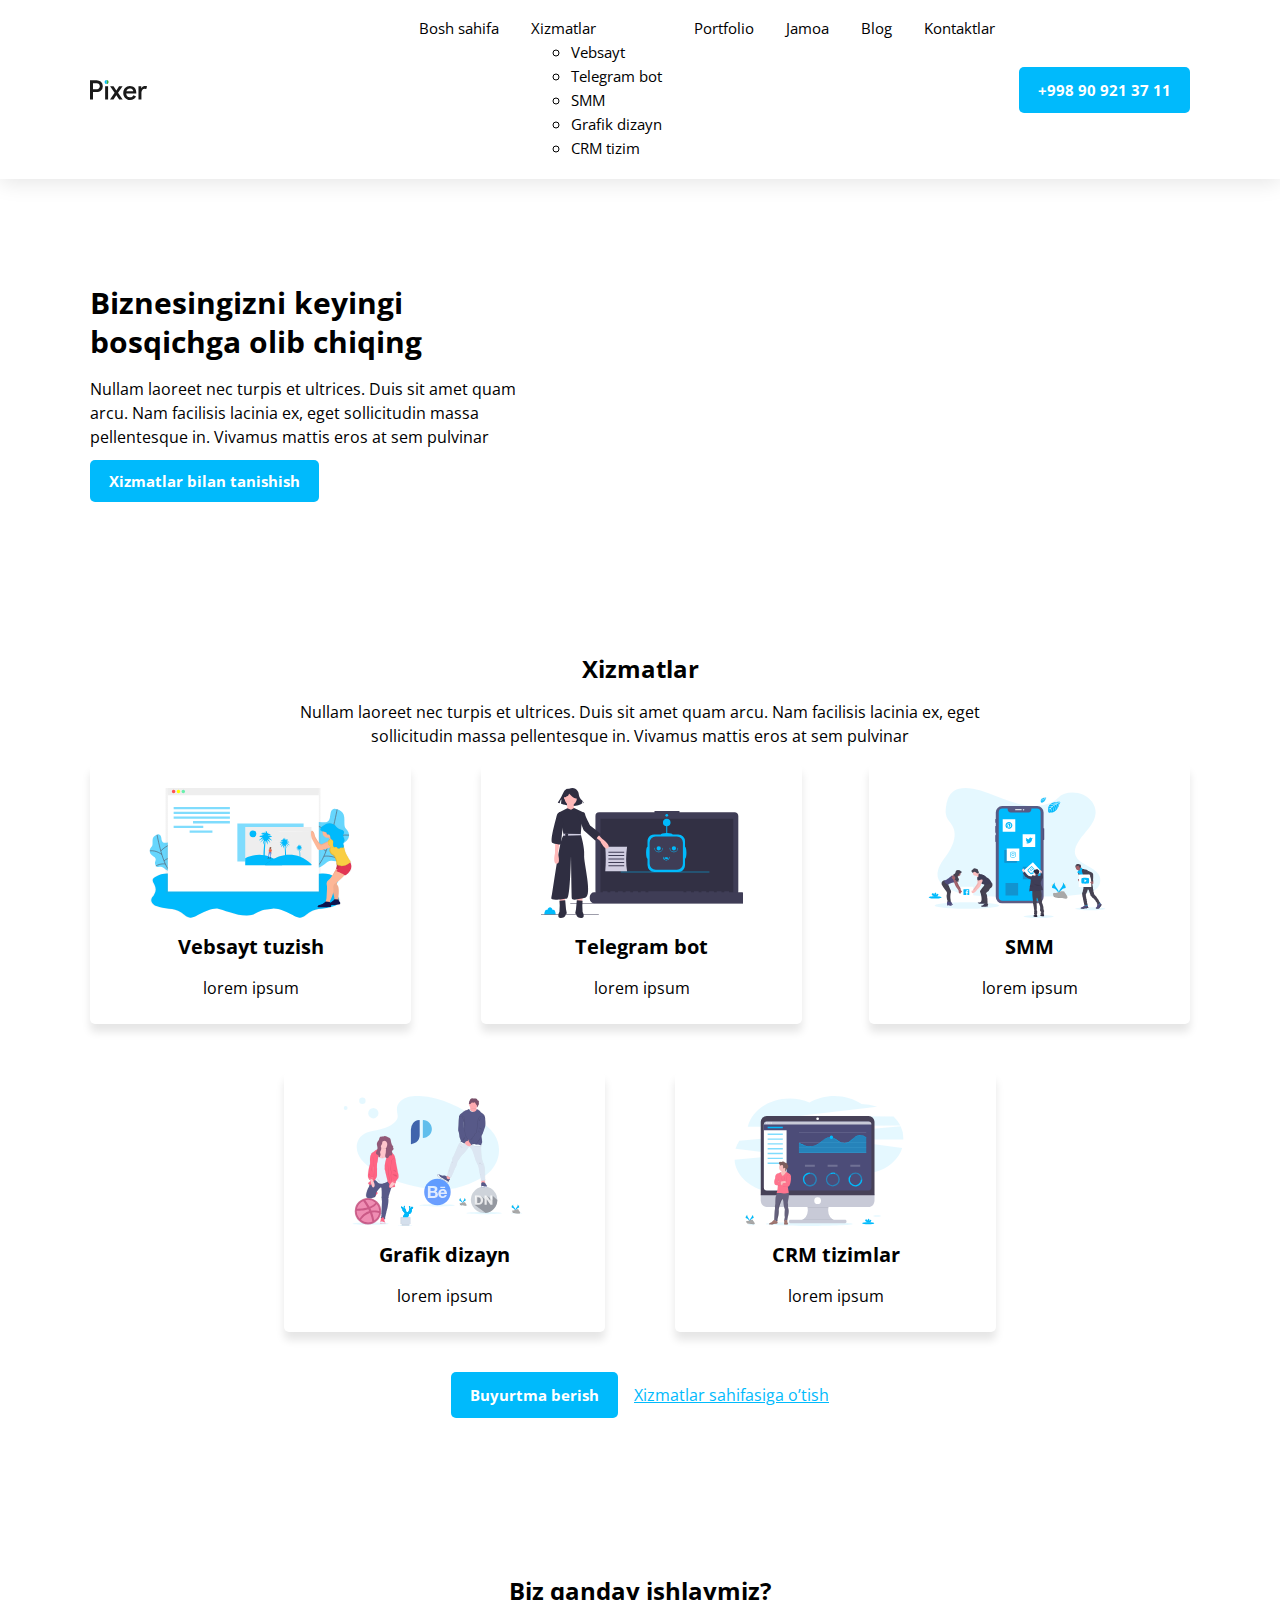
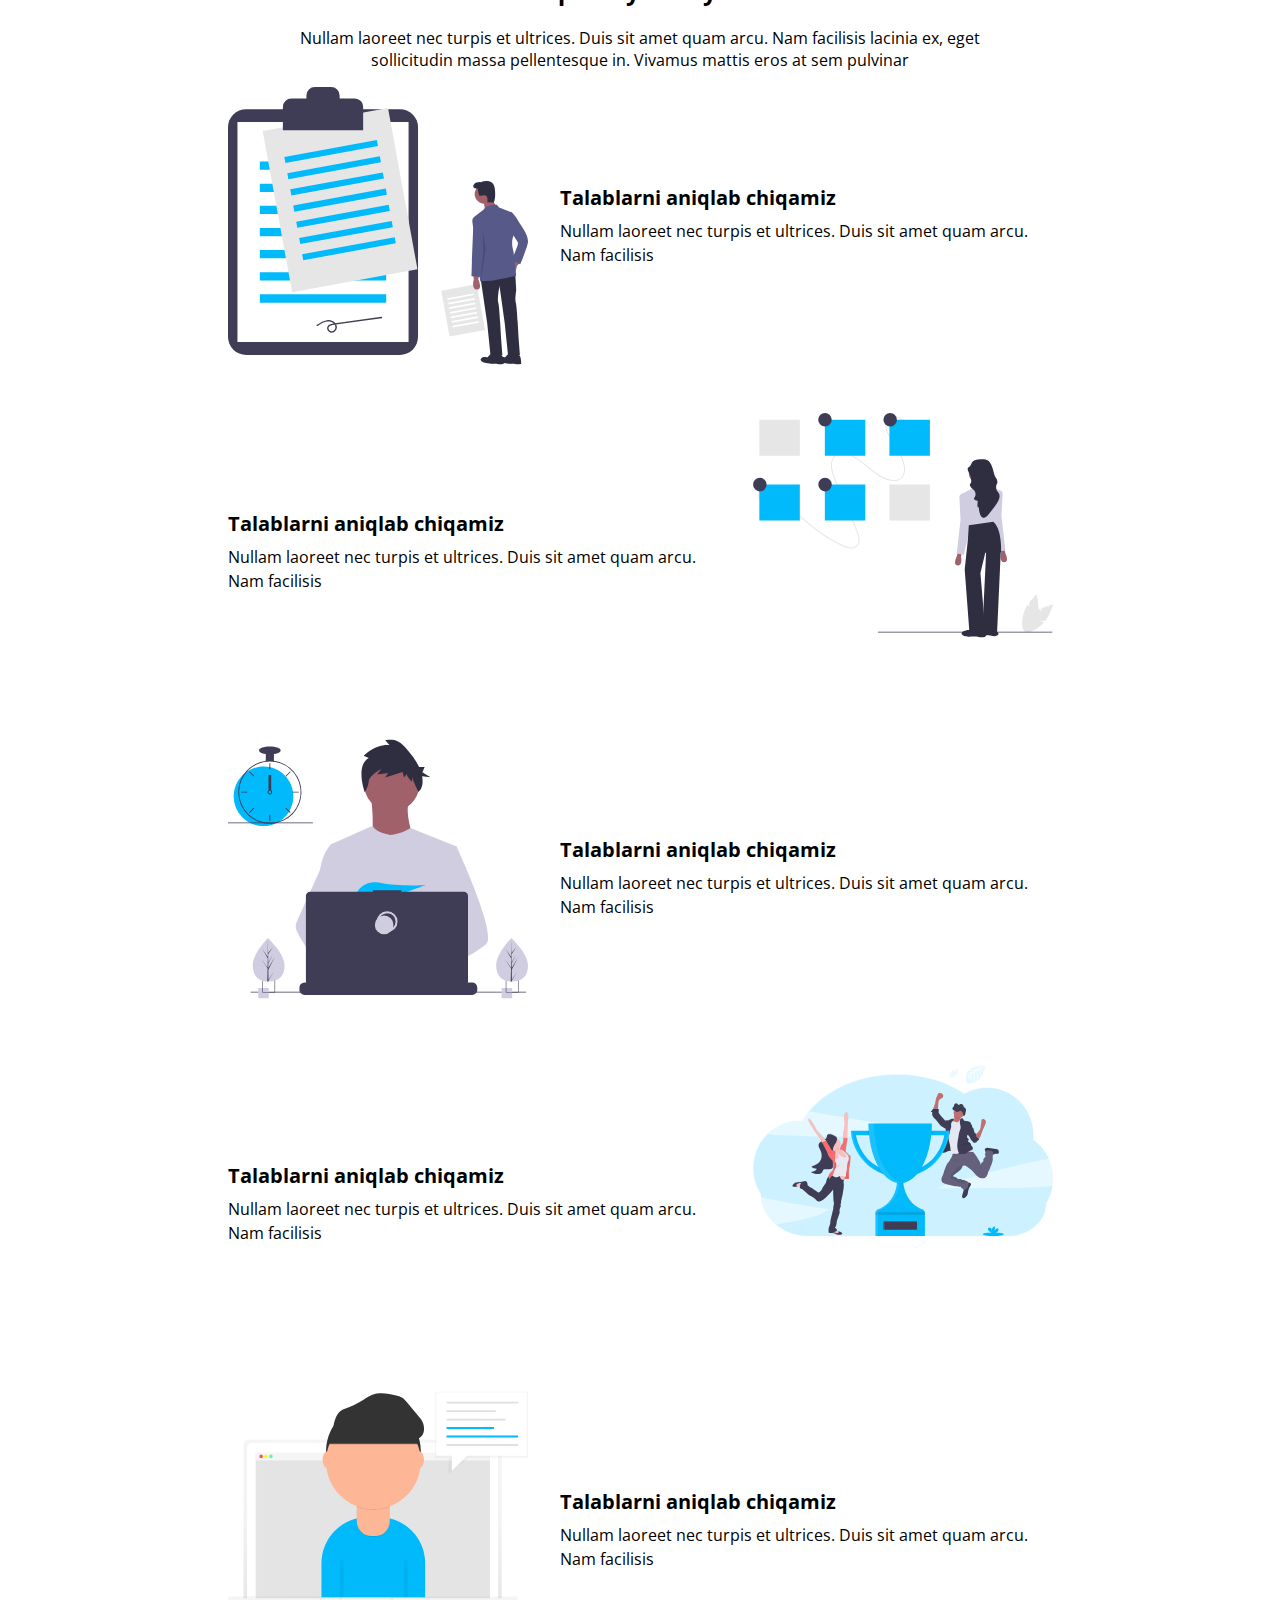
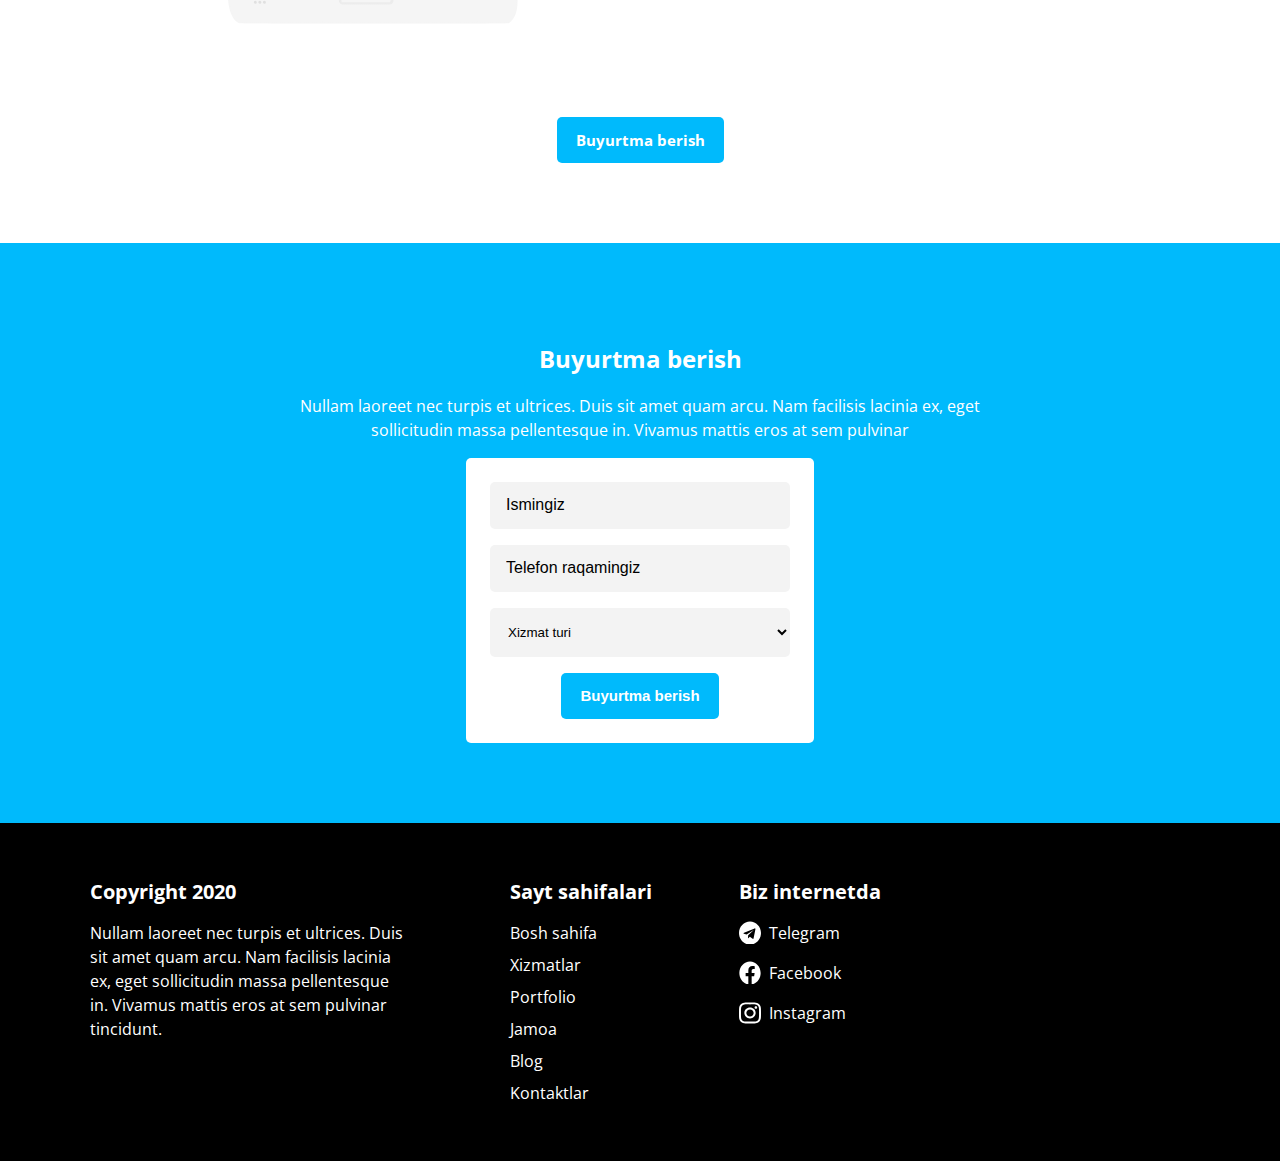
==== commit c708f0fb: "add services page and drop down header" ====
--- a/index.html
+++ b/index.html
@@ -8,8 +8,8 @@
     <title>Pixer | Javohir Rustamov</title>
 
     <!-- <link rel="stylesheet" href="./css/normalize.css"> -->
-    <link rel="stylesheet" href="./css/main.mini.css">
-    <!-- <link rel="stylesheet" href="./css/main.css"> -->
+    <!-- <link rel="stylesheet" href="./css/main.mini.css"> -->
+    <link rel="stylesheet" href="./css/main.css">
 </head>
 
 <body>
@@ -23,7 +23,18 @@
                 <div class="site-navbar">
                     <ul class="navbar-list">
                         <li class="navbar-list-item"><a class="navbar-link" href="./index.html">Bosh sahifa</a></li>
-                        <li class="navbar-list-item"><a class="navbar-link" href="./services.html">Xizmatlar</a></li>
+                        <li class="navbar-list-item">
+                            <a class="navbar-link" href="./services.html">Xizmatlar</a>
+                            <ul class="drop-list">
+                                <li class="drop-list-item">
+                                    <a href="./create-web-site.html" class="drop-list-item-link navbar-link">Vebsayt</a>
+                                </li>
+                                <li class="drop-list-item"><a href="./telegram-bot.html" class="drop-list-item-link navbar-link">Telegram bot</a></li>
+                                <li class="drop-list-item"><a href="./smm.html" class="drop-list-item-link navbar-link">SMM</a></li>
+                                <li class="drop-list-item"><a href="./grafic-design.html" class="drop-list-item-link navbar-link">Grafik dizayn</a></li>
+                                <li class="drop-list-item"><a href="./crm.html" class="drop-list-item-link navbar-link">CRM tizim</a></li>
+                            </ul>
+                        </li>
                         <li class="navbar-list-item"><a class="navbar-link" href="./portfolio.html">Portfolio</a></li>
                         <li class="navbar-list-item"><a class="navbar-link" href="./team.html">Jamoa</a></li>
                         <li class="navbar-list-item"><a class="navbar-link" href="./blog.html">Blog</a></li>
@@ -40,7 +51,7 @@
     <!-- main start -->
     <main>
         <!-- hero section start -->
-        <section>
+        <section class="hero-section">
             <div class="container">
                 <div class="hero">
                     <div class="hero-info">
@@ -54,7 +65,7 @@
                             </p>
                         </div>
 
-                        <a class="section-buttons hero-link" href="#" target="blank">Xizmatlar bilan tanishish</a>
+                        <a class="section-buttons hero-link" href="#services" target="blank">Xizmatlar bilan tanishish</a>
                     </div>
 
                     <iframe class="hero-video" width="560" height="315"
@@ -68,7 +79,7 @@
         <!-- hero section finish -->
 
         <!-- services section start -->
-        <section class="services">
+        <section class="services" id="services">
             <div class="container">
                 <div class="services-top">
                     <h2 class="services-top-theme">Xizmatlar</h2>
@@ -116,7 +127,7 @@
                 </ul>
 
                 <div class="services-under-link">
-                    <a class="hero-link section-buttons" href="#" target="blank">Buyurtma berish</a>
+                    <a class="hero-link section-buttons" href="#order" target="blank">Buyurtma berish</a>
                     <a class="services-under-link-item" href="#" target="blank">Xizmatlar sahifasiga o’tish</a>
                 </div>
             </div>
@@ -198,7 +209,7 @@
                 </ol>
 
                 <div class="how-we-button">
-                    <a class="section-buttons hero-link" href="#">Buyurtma berish</a>
+                    <a class="section-buttons hero-link" href="#order">Buyurtma berish</a>
                 </div>
 
             </div>
@@ -206,7 +217,7 @@
         <!-- how we work section finish -->
 
         <!-- order section start -->
-        <section class="order">
+        <section class="order" id="order">
             <div class="container">
                 <div class="order-top">
                     <h2 class="order-top-theme">Buyurtma berish</h2>
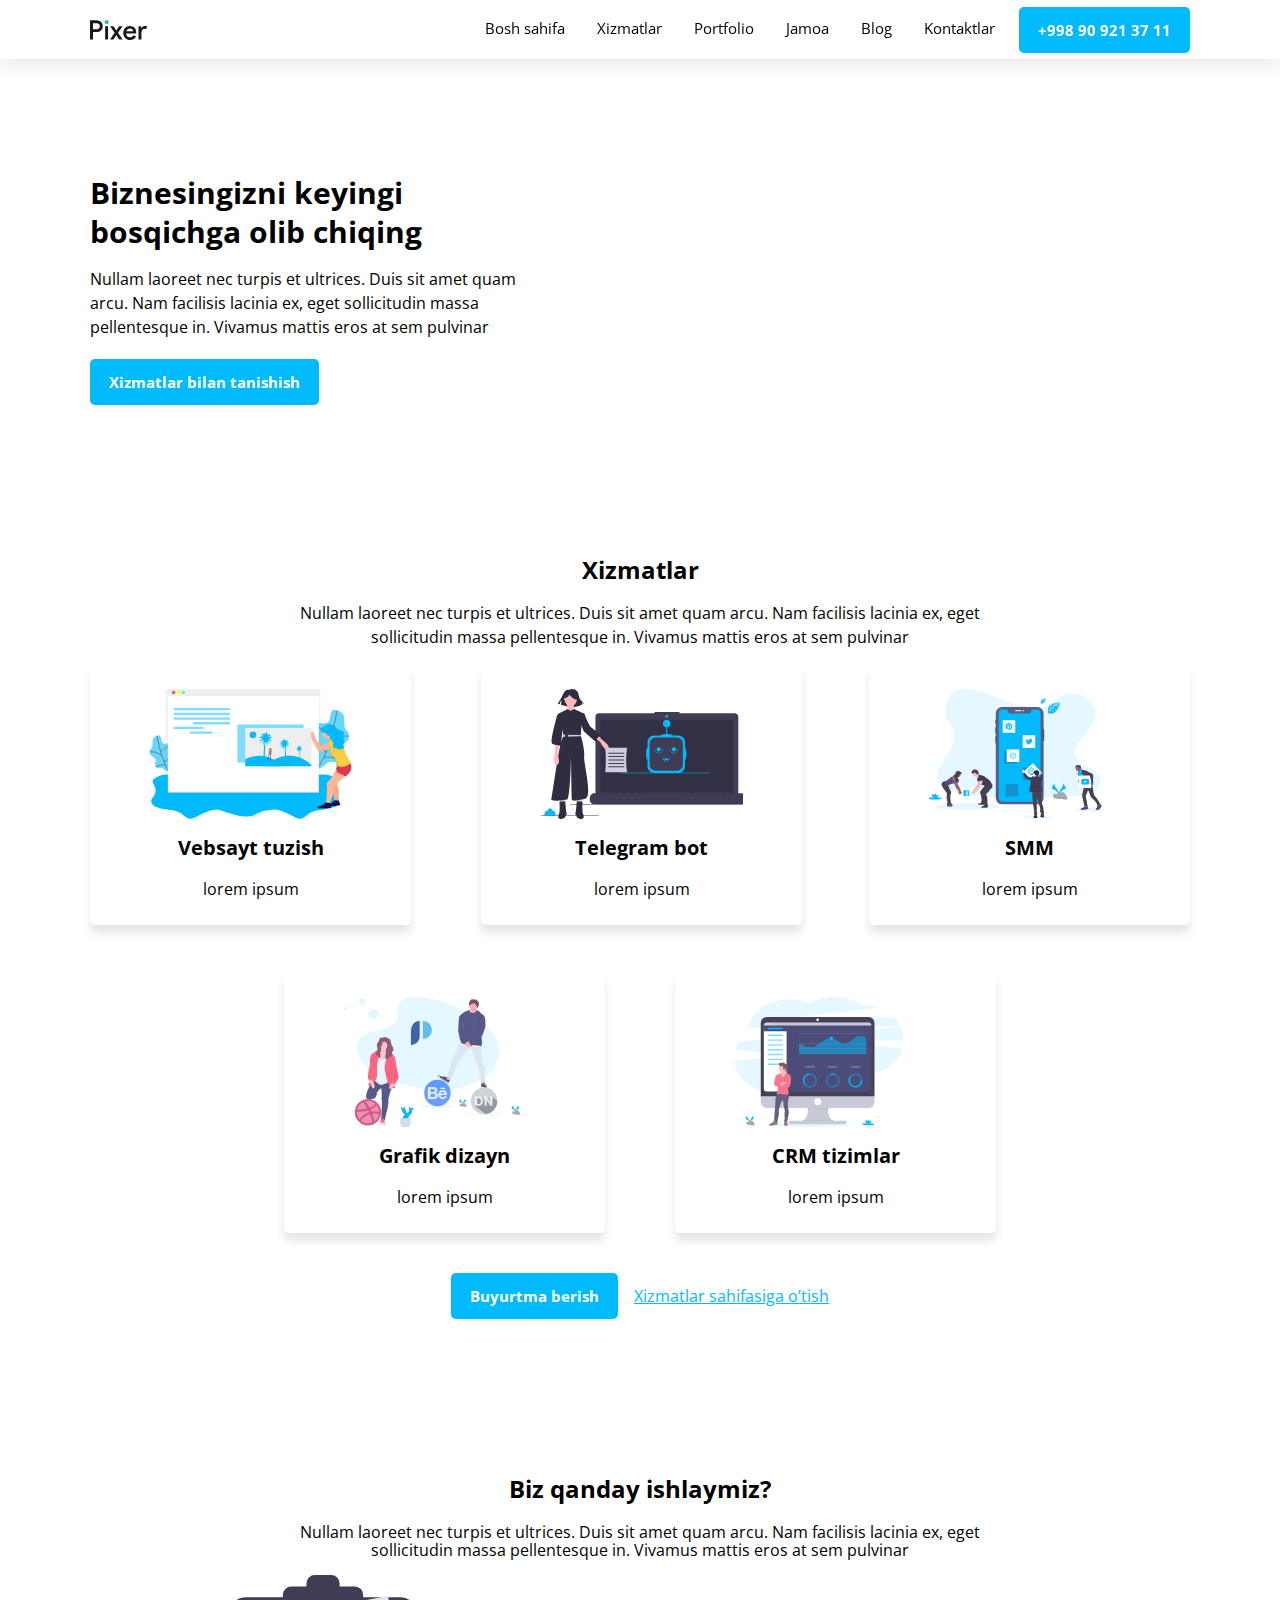
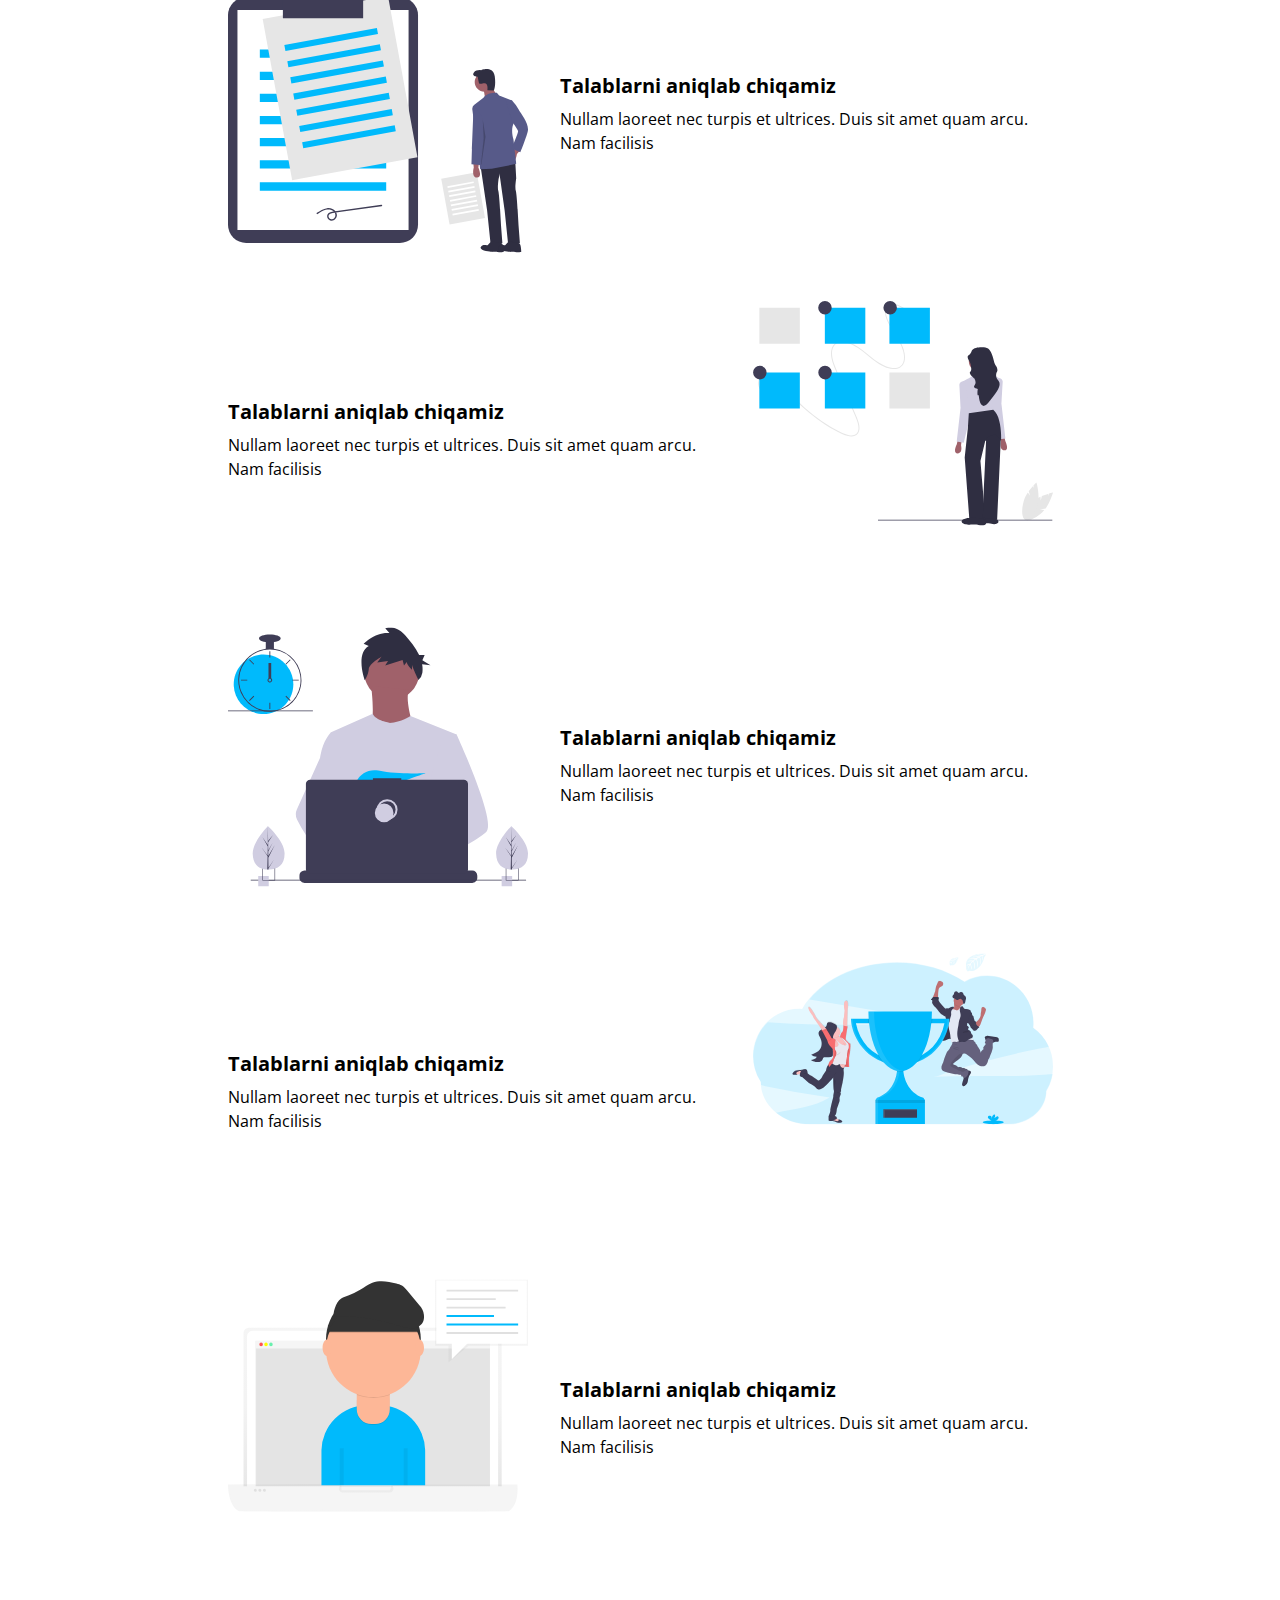
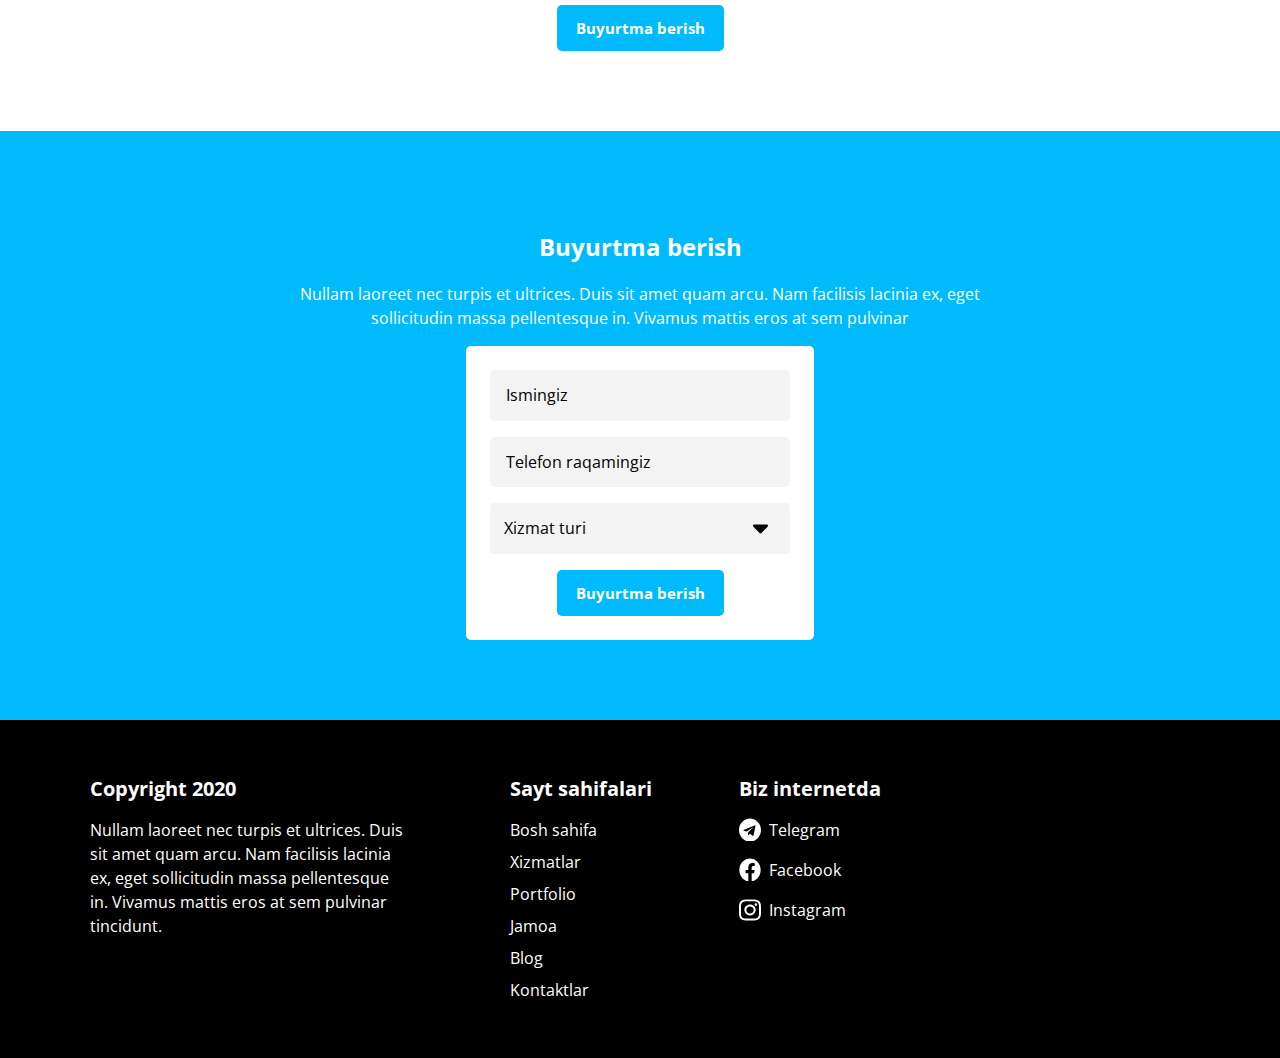
==== commit 94e0aaab: "autoprefix and minifiry" ====
--- a/index.html
+++ b/index.html
@@ -8,8 +8,8 @@
     <title>Pixer | Javohir Rustamov</title>
 
     <!-- <link rel="stylesheet" href="./css/normalize.css"> -->
-    <!-- <link rel="stylesheet" href="./css/main.mini.css"> -->
-    <link rel="stylesheet" href="./css/main.css">
+    <link rel="stylesheet" href="./css/main.mini.css">
+    <!-- <link rel="stylesheet" href="./css/main.css"> -->
 </head>
 
 <body>
--- a/css/main.mini.css
+++ b/css/main.mini.css
@@ -1 +1 @@
-/*! normalize.css v8.0.1 | MIT License | github.com/necolas/normalize.css */html{line-height:1.15;-webkit-text-size-adjust:100%}body{margin:0}main{display:block}h1{font-size:2em;margin:.67em 0}hr{box-sizing:content-box;height:0;overflow:visible}pre{font-family:monospace,monospace;font-size:1em}a{background-color:transparent}abbr[title]{border-bottom:none;text-decoration:underline;text-decoration:underline dotted}b,strong{font-weight:bolder}code,kbd,samp{font-family:monospace,monospace;font-size:1em}small{font-size:80%}sub,sup{font-size:75%;line-height:0;position:relative;vertical-align:baseline}sub{bottom:-.25em}sup{top:-.5em}img{border-style:none}button,input,optgroup,select,textarea{font-family:inherit;font-size:100%;line-height:1.15;margin:0}button,input{overflow:visible}button,select{text-transform:none}[type=button],[type=reset],[type=submit],button{-webkit-appearance:button}[type=button]::-moz-focus-inner,[type=reset]::-moz-focus-inner,[type=submit]::-moz-focus-inner,button::-moz-focus-inner{border-style:none;padding:0}[type=button]:-moz-focusring,[type=reset]:-moz-focusring,[type=submit]:-moz-focusring,button:-moz-focusring{outline:1px dotted ButtonText}fieldset{padding:.35em .75em .625em}legend{box-sizing:border-box;color:inherit;display:table;max-width:100%;padding:0;white-space:normal}progress{vertical-align:baseline}textarea{overflow:auto}[type=checkbox],[type=radio]{box-sizing:border-box;padding:0}[type=number]::-webkit-inner-spin-button,[type=number]::-webkit-outer-spin-button{height:auto}[type=search]{-webkit-appearance:textfield;outline-offset:-2px}[type=search]::-webkit-search-decoration{-webkit-appearance:none}::-webkit-file-upload-button{-webkit-appearance:button;font:inherit}details{display:block}summary{display:list-item}template{display:none}[hidden]{display:none}:root{--fontregular:400;--font700:700;--colorblack:#000;--colorblue:#00BAFC;--colorwhite:#fff}@font-face{font-family:"Open Sans";font-style:normal;font-weight:400;src:url("../fonts/open-sans-v29-latin_cyrillic-regular.woff2") format("woff2"),url("../fonts/open-sans-v29-latin_cyrillic-regular.woff") format("woff")}@font-face{font-family:"Open Sans";font-style:normal;font-weight:700;src:url("../fonts/open-sans-v29-latin_cyrillic-700.woff2") format("woff2"),url("../fonts/open-sans-v29-latin_cyrillic-700.woff") format("woff")}*{-webkit-box-sizing:border-box;box-sizing:border-box}body{margin:0;padding:0;font-family:"Open Sans",Arial,sans-serif}.container{max-width:1140px;margin-right:auto;margin-left:auto;padding-right:20px;padding-left:20px}header{background:var(--colorwhite);-webkit-box-shadow:0 4px 20px #0000001a;box-shadow:0 4px 20px #0000001a}.site-header{display:-webkit-box;display:-ms-flexbox;display:flex;-webkit-box-align:center;-ms-flex-align:center;align-items:center}.site-logo:hover{opacity:.8}.site-logo:active{opacity:.4}.site-logo-img{display:block}.site-navbar{margin-left:auto;display:-webkit-box;display:-ms-flexbox;display:flex;-webkit-box-align:center;-ms-flex-align:center;align-items:center}.navbar-list{margin:0 8px 0 0;padding:0;display:-webkit-box;display:-ms-flexbox;display:flex}.navbar-list-item{padding:16px;list-style:none;border-bottom:3px solid transparent}.navbar-link{font-weight:var(--fontregular);font-size:15px;line-height:24px;color:var(--colorblack);text-decoration:none}.navbar-list-item:hover{border-bottom:3px solid #191919}.navbar-list-item:active{color:var(--colorwhite);border-bottom:3px solid transparent;background:#191919b3}.navbar-list-item:active .navbar-link{color:var(--colorwhite)}.section-buttons{padding:8px 16px;font-weight:var(--font700);font-size:15px;line-height:24px;color:var(--colorwhite);border-radius:5px;text-decoration:none;background-color:var(--colorblue);border:3px solid transparent}.section-buttons:hover{color:var(--colorblue);border:3px solid var(--colorblue);border-radius:5px;background-color:var(--colorwhite)}.section-buttons:active{color:var(--colorwhite);background:#00bafc99;border:3px solid transparent}/*! hero section styles */section{padding-top:80px;padding-bottom:80px}.hero{display:-webkit-box;display:-ms-flexbox;display:flex;-webkit-box-pack:justify;-ms-flex-pack:justify;justify-content:space-between;-webkit-box-align:center;-ms-flex-align:center;align-items:center}.hero-info{width:470px}.hero-theme{margin:0;margin-bottom:16px;font-weight:var(--font700);font-size:30px;line-height:130%;color:var(--colorblack)}.hero-text-box{margin-bottom:20px;width:465px}.hero-text{margin:0;font-weight:var(--fontregular);font-size:16px;line-height:24px;color:var(--colorblack)}.hero-link:hover{border:3px solid transparent;color:var(--colorwhite);background:#00bafccc}.hero-link:active{background:#00bafc99}.hero-video{width:458px;height:258px;border:none}/*! hero section styles finish *//*! services stules start */.services{padding-top:56px;padding-bottom:56px}.services-top{margin-right:auto;margin-left:auto;margin-bottom:16px;width:719px;text-align:center}.services-top-theme{margin:0;margin-bottom:16px;font-weight:var(--font700);font-size:24px;line-height:130%;text-align:center;color:var(--colorblack)}.services-top-text{margin:0;font-weight:var(--fontregular);font-size:16px;line-height:24px;text-align:center;color:var(--colorblack)}.services-list{margin:0;margin-bottom:40px;padding:0;display:-webkit-box;display:-ms-flexbox;display:flex;-webkit-box-pack:center;-ms-flex-pack:center;justify-content:center;-webkit-box-align:center;-ms-flex-align:center;align-items:center;-ms-flex-wrap:wrap;flex-wrap:wrap}.services-list-item{margin-right:70px;margin-bottom:48px;padding:24px 59px;list-style:none;background:var(--colorwhite);-webkit-box-shadow:0 8px 8px #0000001a;box-shadow:0 8px 8px #0000001a;border-radius:5px}.services-list-item:hover{-webkit-box-shadow:0 12px 21px #0000001a;box-shadow:0 12px 21px #0000001a}.services-list-item:active{-webkit-box-shadow:0 4px 4px #00000033;box-shadow:0 4px 4px #00000033}.services-list-item:nth-child(2){margin-right:67px}.services-list-item:nth-child(3){margin-right:0}.services-list-item:nth-child(5){margin-right:0}.services-list-item:nth-child(4){margin-bottom:0}.services-list-item:nth-child(5){margin-bottom:0}.services-info{text-align:center}.services-item-theme{margin:0;margin-bottom:16px;font-weight:var(--font700);font-size:20px;line-height:130%;text-align:center;color:var(--colorblack)}.services-item-text{margin:0;font-weight:var(--fontregular);font-size:16px;line-height:24px;text-align:center;color:var(--colorblack)}.services-item-link{text-decoration:none}.services-item-link::before{margin-bottom:16px;display:block;content:"";background-image:url(../images/vebsayt-tuzish.svg);background-repeat:no-repeat;width:203px;height:130px}.telegram-bot::before{background-image:url(../images/telegram-bot.svg)}.smm-img::before{background-image:url(../images/smm.svg)}.grafic-design::before{background-image:url(../images/grafic-design.svg)}.crm-img::before{background-image:url(../images/crm.svg)}.services-under-link{display:-webkit-box;display:-ms-flexbox;display:flex;-webkit-box-align:center;-ms-flex-align:center;align-items:center;-webkit-box-pack:center;-ms-flex-pack:center;justify-content:center}.services-under-link-item{margin-left:16px;font-weight:var(--fontregular);font-size:16px;line-height:24px;text-align:center;-webkit-text-decoration-line:underline;text-decoration-line:underline;color:var(--colorblue)}/*! services stules finish *//*! how we work styles start */.how-we-work-top{margin-bottom:16px;margin-right:auto;margin-left:auto;text-align:center;width:719px}.how-we-work-list{margin:0;padding:0}.how-we-work-list-item{display:-webkit-box;display:-ms-flexbox;display:flex;-webkit-box-pack:center;-ms-flex-pack:center;justify-content:center;-webkit-box-align:center;-ms-flex-align:center;align-items:center;margin-bottom:48px;list-style:none}.how-we-work-list-item::before{margin-right:32px;display:-webkit-box;display:-ms-flexbox;display:flex;content:"";background-image:url(../images/how-we-work1.svg);background-repeat:no-repeat;width:300px;height:278px}.how-we-work-list-item:nth-child(2)::before{margin-right:0;margin-left:32px;content:"";background-image:url(../images/how-we-work2.svg)}.how-we-work-list-item:nth-child(2){display:-webkit-box;display:-ms-flexbox;display:flex;-webkit-box-orient:horizontal;-webkit-box-direction:reverse;-ms-flex-direction:row-reverse;flex-direction:row-reverse}.how-we-work-list-item:nth-child(3)::before{content:"";background-image:url(../images/how-we-work3.svg)}.how-we-work-list-item:nth-child(4)::before{margin-right:0;margin-left:32px;content:"";background-image:url(../images/how-we-work4.svg)}.how-we-work-list-item:nth-child(4){display:-webkit-box;display:-ms-flexbox;display:flex;-webkit-box-orient:horizontal;-webkit-box-direction:reverse;-ms-flex-direction:row-reverse;flex-direction:row-reverse}.how-we-work-list-item:nth-child(5)::before{content:"";background-image:url(../images/how-we-work5.svg)}.how-we-info{width:493px}.how-we-info-theme{margin:0;margin-bottom:8px;font-weight:var(--font700);font-size:20px;line-height:130%;color:var(--colorblack)}.how-we-info-text{margin:0;font-weight:var(--fontregular);font-size:16px;line-height:24px;color:var(--colorblack)}.how-we-button{display:-webkit-box;display:-ms-flexbox;display:flex;-webkit-box-pack:center;-ms-flex-pack:center;justify-content:center}/*! how we work styles finish */.order-top{margin-right:auto;margin-left:auto;margin-bottom:16px;width:719px;text-align:center}/*! order style start */.order{background-color:var(--colorblue)}.order-top-theme{font-weight:var(--font700);font-size:24px;line-height:130%;text-align:center;color:var(--colorwhite)}.order-top-text{font-weight:var(--fontregular);font-size:16px;line-height:150%;text-align:center;color:var(--colorwhite)}.order-form{width:348px;margin-right:auto;margin-left:auto;padding:24px;background-color:var(--colorwhite);border-radius:5px}.site-order-item{margin-bottom:16px;padding:16px;display:block;width:100%;background:#f3f3f3;border-radius:5px;border:none}.site-order-item::-webkit-input-placeholder{font-weight:var(--fontregular);font-size:16px;line-height:150%;color:var(--colorblack)}.site-order-item::-moz-placeholder{font-weight:var(--fontregular);font-size:16px;line-height:150%;color:var(--colorblack)}.site-order-item:-ms-input-placeholder{font-weight:var(--fontregular);font-size:16px;line-height:150%;color:var(--colorblack)}.site-order-item::-ms-input-placeholder{font-weight:var(--fontregular);font-size:16px;line-height:150%;color:var(--colorblack)}.site-order-item::placeholder{font-weight:var(--fontregular);font-size:16px;line-height:150%;color:var(--colorblack)}.order-list{margin-bottom:16px;padding-top:16px;padding-bottom:16px;padding-left:14px;width:100%;background:#f3f3f3;border-radius:5px;border:none}.order-list>option{font-weight:var(--fontregular);font-size:16px;line-height:150%;color:var(--colorblack)}.order-button{display:-webkit-box;display:-ms-flexbox;display:flex;margin-right:auto;margin-left:auto}/*! order style finish */footer{padding-top:56px;padding-bottom:56px;background-color:var(--colorblack)}.footer-inner{display:-webkit-box;display:-ms-flexbox;display:flex}.footer-inner-start{margin-right:100px;width:320px}.footer-theme{margin:0;margin-bottom:16px;font-weight:var(--font700);font-size:20px;line-height:130%;color:var(--colorwhite)}.footer-text{margin:0;font-weight:var(--fontregular);font-size:16px;line-height:150%;color:var(--colorwhite)}.pages-item-theme{margin:0;font-weight:var(--font700);font-size:20px;line-height:130%;color:var(--colorwhite)}.site-pages-box{margin-right:87px}.site-pages-list{margin:0;padding:0}.site-pages-list-item{margin-bottom:8px;list-style:none}.site-pages-list-item:nth-child(6){margin-bottom:0}.footer-links{text-decoration:none;font-weight:var(--fontregular);font-size:16px;line-height:24px;color:var(--colorwhite)}.footer-links:hover{color:var(--colorblue)}.footer-links:active{opacity:.6;color:var(--colorblue)}.pages-item-theme{margin:0;margin-bottom:16px}.socials-list{margin:0;padding:0}.socials-list-item{margin:0;margin-bottom:8px;list-style:none}.socials-links{display:-webkit-box;display:-ms-flexbox;display:flex;font-weight:var(--fontregular);font-size:16px;line-height:24px;color:var(--colorwhite);text-decoration:none}.telegram::before{margin-right:8px;margin-bottom:9px;display:inline-block;content:"";background-image:url(../images/telegram.svg);width:22px;height:23px}.facebook::before{margin-right:8px;margin-bottom:9px;display:inline-block;content:"";background-image:url(../images/facebook.svg);width:22px;height:23px}.instagram::before{margin-right:8px;margin-bottom:9px;display:inline-block;content:"";background-image:url(../images/instagram.svg);width:22px;height:23px}.socials-links:hover{color:var(--colorblue)}.socials-links:active{opacity:.6;color:var(--colorblue)}+/*! normalize.css v8.0.1 | MIT License | github.com/necolas/normalize.css */button,hr,input{overflow:visible}progress,sub,sup{vertical-align:baseline}.navbar-list-item:nth-child(2),sub,sup{position:relative}.how-we-work-top,.order-top,.order-top-text,.order-top-theme,.services-info,.services-item-theme,.services-top,.services-top-theme,.services-under-link-item{text-align:center}html{line-height:1.15;-webkit-text-size-adjust:100%}.navbar-list-item:nth-child(2):hover .drop-list,.site-logo-img,details,main{display:block}h1{font-size:2em;margin:.67em 0}hr{-webkit-box-sizing:content-box;box-sizing:content-box;height:0}[type=checkbox],[type=radio],legend{-webkit-box-sizing:border-box;padding:0}code,kbd,pre,samp{font-family:monospace,monospace;font-size:1em}a{background-color:transparent}abbr[title]{border-bottom:none;text-decoration:underline;-webkit-text-decoration:underline dotted;text-decoration:underline dotted}b,strong{font-weight:bolder}small{font-size:80%}sub,sup{font-size:75%;line-height:0}sub{bottom:-.25em}sup{top:-.5em}img{border-style:none}button,input,optgroup,select,textarea{font-family:inherit;font-size:100%;line-height:1.15;margin:0}button,select{text-transform:none}[type=button],[type=reset],[type=submit],button{-webkit-appearance:button}[type=button]::-moz-focus-inner,[type=reset]::-moz-focus-inner,[type=submit]::-moz-focus-inner,button::-moz-focus-inner{border-style:none;padding:0}[type=button]:-moz-focusring,[type=reset]:-moz-focusring,[type=submit]:-moz-focusring,button:-moz-focusring{outline:ButtonText dotted 1px}fieldset{padding:.35em .75em .625em}legend{box-sizing:border-box;color:inherit;display:table;max-width:100%;white-space:normal}textarea{overflow:auto}[type=checkbox],[type=radio]{box-sizing:border-box}[type=number]::-webkit-inner-spin-button,[type=number]::-webkit-outer-spin-button{height:auto}[type=search]{-webkit-appearance:textfield;outline-offset:-2px}[type=search]::-webkit-search-decoration{-webkit-appearance:none}::-webkit-file-upload-button{-webkit-appearance:button;font:inherit}.navbar-link,.section-buttons{font-size:15px;line-height:24px;text-decoration:none}summary{display:list-item}[hidden],template{display:none}.site-header,.site-navbar{display:-webkit-box;display:-ms-flexbox}:root{--fontregular:400;--font700:700;--colorblack:#000;--colorblue:#00BAFC;--colorwhite:#fff}@font-face{font-family:"Open Sans";font-style:normal;font-weight:400;src:url("../fonts/open-sans-v29-latin_cyrillic-regular.woff2") format("woff2"),url("../fonts/open-sans-v29-latin_cyrillic-regular.woff") format("woff")}@font-face{font-family:"Open Sans";font-style:normal;font-weight:700;src:url("../fonts/open-sans-v29-latin_cyrillic-700.woff2") format("woff2"),url("../fonts/open-sans-v29-latin_cyrillic-700.woff") format("woff")}*{-webkit-box-sizing:border-box;box-sizing:border-box}body{margin:0;padding:0;font-family:"Open Sans",Arial,sans-serif}.container{max-width:1140px;margin-right:auto;margin-left:auto;padding-right:20px;padding-left:20px}header{width:100%;position:fixed;background:var(--colorwhite);-webkit-box-shadow:0 4px 20px #0000001a;box-shadow:0 4px 20px #0000001a}.site-header{display:flex;-webkit-box-align:center;-ms-flex-align:center;align-items:center}.site-logo:hover{opacity:.8}.site-logo:active{opacity:.4}.site-navbar{margin-left:auto;display:flex;-webkit-box-align:center;-ms-flex-align:center;align-items:center}.hero,.navbar-list{display:-webkit-box;display:-ms-flexbox}.navbar-list{margin:0 8px 0 0;padding:0;display:flex}.navbar-list-item{padding:16px;list-style:none;border-bottom:3px solid transparent}.drop-list{position:absolute;left:-15px;top:58px;z-index:-1;padding:0;margin:0;width:130px;display:none;list-style:none;background-color:#fff}.drop-list-item,.section-buttons{padding:8px 16px}.drop-list-item:hover,.order,.section-buttons{background-color:var(--colorblue)}.drop-list-item:hover .drop-list-item-link,.navbar-list-item:active .navbar-link{color:var(--colorwhite)}.navbar-link{font-weight:var(--fontregular);color:var(--colorblack)}.navbar-list-item:hover{border-bottom:3px solid #191919}.navbar-list-item:active{color:var(--colorwhite);border-bottom:3px solid transparent;background:#191919b3}.section-buttons{display:inline-block;font-weight:var(--font700);color:var(--colorwhite);border-radius:5px;border:3px solid transparent}.order-form,.section-buttons:hover{background-color:var(--colorwhite)}.section-buttons:hover{color:var(--colorblue);border:3px solid var(--colorblue);border-radius:5px}.hero-link:hover,.section-buttons:active{border:3px solid transparent;color:var(--colorwhite)}.section-buttons:active{background:#00bafc99}/*! hero section styles */section{padding-top:80px;padding-bottom:80px}.hero-section{padding-top:160px}.services,footer{padding-top:56px;padding-bottom:56px}.hero{display:flex;-webkit-box-pack:justify;-ms-flex-pack:justify;justify-content:space-between;-webkit-box-align:center;-ms-flex-align:center;align-items:center}.services-list,.services-under-link{display:-webkit-box;display:-ms-flexbox}.hero-info{width:470px}.hero-theme{margin:0 0 16px;font-weight:var(--font700);font-size:30px;line-height:130%;color:var(--colorblack)}.hero-text-box{margin-bottom:20px;width:465px}.hero-text,.how-we-info-text{margin:0;font-weight:var(--fontregular);font-size:16px;line-height:24px;color:var(--colorblack)}.hero-link:hover{background:#00bafccc}.hero-link:active{background:#00bafc99}.hero-video{width:458px;height:258px;border:none;border-radius:5px}/*! hero section styles finish *//*! services stules start */.order-top,.services-top{margin-right:auto;margin-left:auto;margin-bottom:16px;width:719px}.services-top-theme{margin:0 0 16px;font-weight:var(--font700);font-size:24px;line-height:130%;color:var(--colorblack)}.services-item-text,.services-top-text{margin:0;font-weight:var(--fontregular);font-size:16px;line-height:24px;text-align:center;color:var(--colorblack)}.services-list{margin:0 0 40px;padding:0;display:flex;-webkit-box-pack:center;-ms-flex-pack:center;justify-content:center;-webkit-box-align:center;-ms-flex-align:center;align-items:center;-ms-flex-wrap:wrap;flex-wrap:wrap}.services-list-item{margin-right:70px;margin-bottom:48px;padding:24px 59px;list-style:none;background:var(--colorwhite);-webkit-box-shadow:0 8px 8px #0000001a;box-shadow:0 8px 8px #0000001a;border-radius:5px}.services-list-item:hover{-webkit-box-shadow:0 12px 21px #0000001a;box-shadow:0 12px 21px #0000001a}.services-list-item:active{-webkit-box-shadow:0 4px 4px #00000033;box-shadow:0 4px 4px #00000033}.services-list-item:nth-child(2){margin-right:67px}.services-list-item:nth-child(3),.services-list-item:nth-child(5){margin-right:0}.services-list-item:nth-child(4),.services-list-item:nth-child(5),.site-pages-list-item:nth-child(6){margin-bottom:0}.services-item-theme{margin:0 0 16px;font-weight:var(--font700);font-size:20px;line-height:130%;color:var(--colorblack)}.services-item-link{text-decoration:none}.services-item-link::before{margin-bottom:16px;display:block;content:"";background-image:url(../images/vebsayt-tuzish.svg);background-repeat:no-repeat;width:203px;height:130px}.telegram-bot::before{background-image:url(../images/telegram-bot.svg)}.smm-img::before{background-image:url(../images/smm.svg)}.grafic-design::before{background-image:url(../images/grafic-design.svg)}.crm-img::before{background-image:url(../images/crm.svg)}.services-under-link{display:flex;-webkit-box-align:center;-ms-flex-align:center;align-items:center;-webkit-box-pack:center;-ms-flex-pack:center;justify-content:center}.services-under-link-item{margin-left:16px;font-weight:var(--fontregular);font-size:16px;line-height:24px;-webkit-text-decoration-line:underline;text-decoration-line:underline;color:var(--colorblue)}.how-we-info-theme,.order-top-theme{font-weight:var(--font700);line-height:130%}.how-we-info-theme,.order-list>option{color:var(--colorblack)}/*! services stules finish *//*! how we work styles start */.how-we-work-top{margin-bottom:16px;margin-right:auto;margin-left:auto;width:719px}.how-we-work-list,.site-pages-list,.socials-list{margin:0;padding:0}.how-we-work-list-item{display:-webkit-box;display:-ms-flexbox;display:flex;-webkit-box-pack:center;-ms-flex-pack:center;justify-content:center;-webkit-box-align:center;-ms-flex-align:center;align-items:center;margin-bottom:48px;list-style:none}.how-we-work-list-item::before{margin-right:32px;display:-webkit-box;display:-ms-flexbox;display:flex;content:"";background-image:url(../images/how-we-work1.svg);background-repeat:no-repeat;width:300px;height:278px}.how-we-work-list-item:nth-child(2)::before{margin-right:0;margin-left:32px;content:"";background-image:url(../images/how-we-work2.svg)}.how-we-work-list-item:nth-child(2),.how-we-work-list-item:nth-child(4){display:-webkit-box;display:-ms-flexbox;display:flex;-webkit-box-orient:horizontal;-webkit-box-direction:reverse;-ms-flex-direction:row-reverse;flex-direction:row-reverse}.how-we-work-list-item:nth-child(3)::before{content:"";background-image:url(../images/how-we-work3.svg)}.how-we-work-list-item:nth-child(4)::before{margin-right:0;margin-left:32px;content:"";background-image:url(../images/how-we-work4.svg)}.facebook::before,.instagram::before,.telegram::before{margin-right:8px;margin-bottom:9px;display:inline-block;content:"";width:22px;height:23px}.how-we-work-list-item:nth-child(5)::before{content:"";background-image:url(../images/how-we-work5.svg)}.how-we-info{width:493px}.how-we-info-theme{margin:0 0 8px;font-size:20px}.order-button,.order-form{margin-right:auto;margin-left:auto}.footer-text,.footer-theme,.order-top-text,.order-top-theme{color:var(--colorwhite)}.how-we-button{display:-webkit-box;display:-ms-flexbox;display:flex;-webkit-box-pack:center;-ms-flex-pack:center;justify-content:center}/*! how we work styles finish *//*! order style start */.order-top-theme{font-size:24px}.order-list>option,.order-top-text{font-weight:var(--fontregular);font-size:16px;line-height:150%}.order-form{width:348px;padding:24px;border-radius:5px}.order-list,.site-order-item{margin-bottom:16px;width:100%}.site-order-item{padding:16px;display:block;background:#f3f3f3;border-radius:5px;border:none}.footer-inner,.order-button{display:-webkit-box;display:-ms-flexbox}.site-order-item::-webkit-input-placeholder{font-weight:var(--fontregular);font-size:16px;line-height:150%;color:var(--colorblack)}.site-order-item::-moz-placeholder{font-weight:var(--fontregular);font-size:16px;line-height:150%;color:var(--colorblack)}.site-order-item:-ms-input-placeholder{font-weight:var(--fontregular);font-size:16px;line-height:150%;color:var(--colorblack)}.site-order-item::-ms-input-placeholder{font-weight:var(--fontregular);font-size:16px;line-height:150%;color:var(--colorblack)}.site-order-item::placeholder{font-weight:var(--fontregular);font-size:16px;line-height:150%;color:var(--colorblack)}.order-list{padding-top:16px;padding-bottom:16px;padding-left:14px;background:url(../images/sort-down-solid.svg) 0 0/15px no-repeat #f3f3f3;border-radius:5px;border:none;-webkit-appearance:none;-moz-appearance:none;appearance:none;background-position:calc(50% + 120px) calc(50% - 5px)}.order-button{display:flex}/*! order style finish */footer{background-color:var(--colorblack)}.footer-inner{display:flex}.footer-inner-start{margin-right:100px;width:320px}.footer-theme{margin:0 0 16px;font-weight:var(--font700);font-size:20px;line-height:130%}.footer-text{margin:0;font-weight:var(--fontregular);font-size:16px;line-height:150%}.pages-item-theme{font-weight:var(--font700);font-size:20px;line-height:130%;color:var(--colorwhite)}.footer-links,.socials-links{font-weight:var(--fontregular);font-size:16px;line-height:24px;color:var(--colorwhite);text-decoration:none}.site-pages-box{margin-right:87px}.site-pages-list-item{margin-bottom:8px;list-style:none}.footer-links:hover,.socials-links:hover{color:var(--colorblue)}.footer-links:active,.socials-links:active{opacity:.6;color:var(--colorblue)}.pages-item-theme{margin:0 0 16px}.socials-list-item{margin:0 0 8px;list-style:none}.socials-links{display:-webkit-box;display:-ms-flexbox;display:flex}.telegram::before{background-image:url(../images/telegram.svg)}.facebook::before{background-image:url(../images/facebook.svg)}.instagram::before{background-image:url(../images/instagram.svg)}--- a/css/main.css
+++ b/css/main.css
@@ -1,3 +1,10 @@
+/*
+* Prefixed by https://autoprefixer.github.io
+* PostCSS: v8.4.14,
+* Autoprefixer: v10.4.7
+* Browsers: last 4 version
+*/
+
 /*
 * Prefixed by https://autoprefixer.github.io
 * PostCSS: v8.4.12,
@@ -51,6 +58,8 @@
 }
 
 header {
+    width: 100%;
+    position: fixed;
     background: var(--colorwhite);
     -webkit-box-shadow: 0px 4px 20px #0000001a;
             box-shadow: 0px 4px 20px #0000001a;
@@ -100,6 +109,35 @@
     list-style: none;
     border-bottom: 3px solid transparent;
 }
+.drop-list{
+    position: absolute;
+    left: -15px;
+    top: 58px;
+    z-index: -1;
+    padding: 0;
+    margin: 0;
+    width: 130px;
+    display: none;
+    list-style: none;
+    background-color: #fff;
+}
+.drop-list-item{
+    padding: 8px 16px;
+    /* margin-top: 8px; */
+}
+.navbar-list-item:nth-child(2):hover .drop-list{
+    display: block;
+}
+.navbar-list-item:nth-child(2){
+    position: relative;
+}
+
+.drop-list-item:hover{
+    background-color: var(--colorblue);
+}
+.drop-list-item:hover  .drop-list-item-link{
+    color: var(--colorwhite);
+}
 
 .navbar-link {
     font-weight: var(--fontregular);
@@ -124,6 +162,7 @@
 }
 
 .section-buttons {
+    display: inline-block;
     padding: 8px 16px;
     font-weight: var(--font700);
     font-size: 15px;
@@ -154,6 +193,9 @@
     padding-top: 80px;
     padding-bottom: 80px;
 }
+.hero-section{
+    padding-top: 160px;
+}
 
 .hero {
     display: -webkit-box;
@@ -207,6 +249,7 @@
     width: 458px;
     height: 258px;
     border: none;
+    border-radius: 5px;
 }
 
 /*! hero section styles finish */
@@ -591,6 +634,14 @@
     background: #F3F3F3;
     border-radius: 5px;
     border: none;
+    -webkit-appearance: none;
+       -moz-appearance: none;
+            appearance: none;
+    background-image: url(../images/sort-down-solid.svg);
+    background-repeat: no-repeat;
+    background-size: 15px;
+    background-position: calc(50% + 120px) calc(50% - 5px);
+    
 }
 
 .order-list>option {
